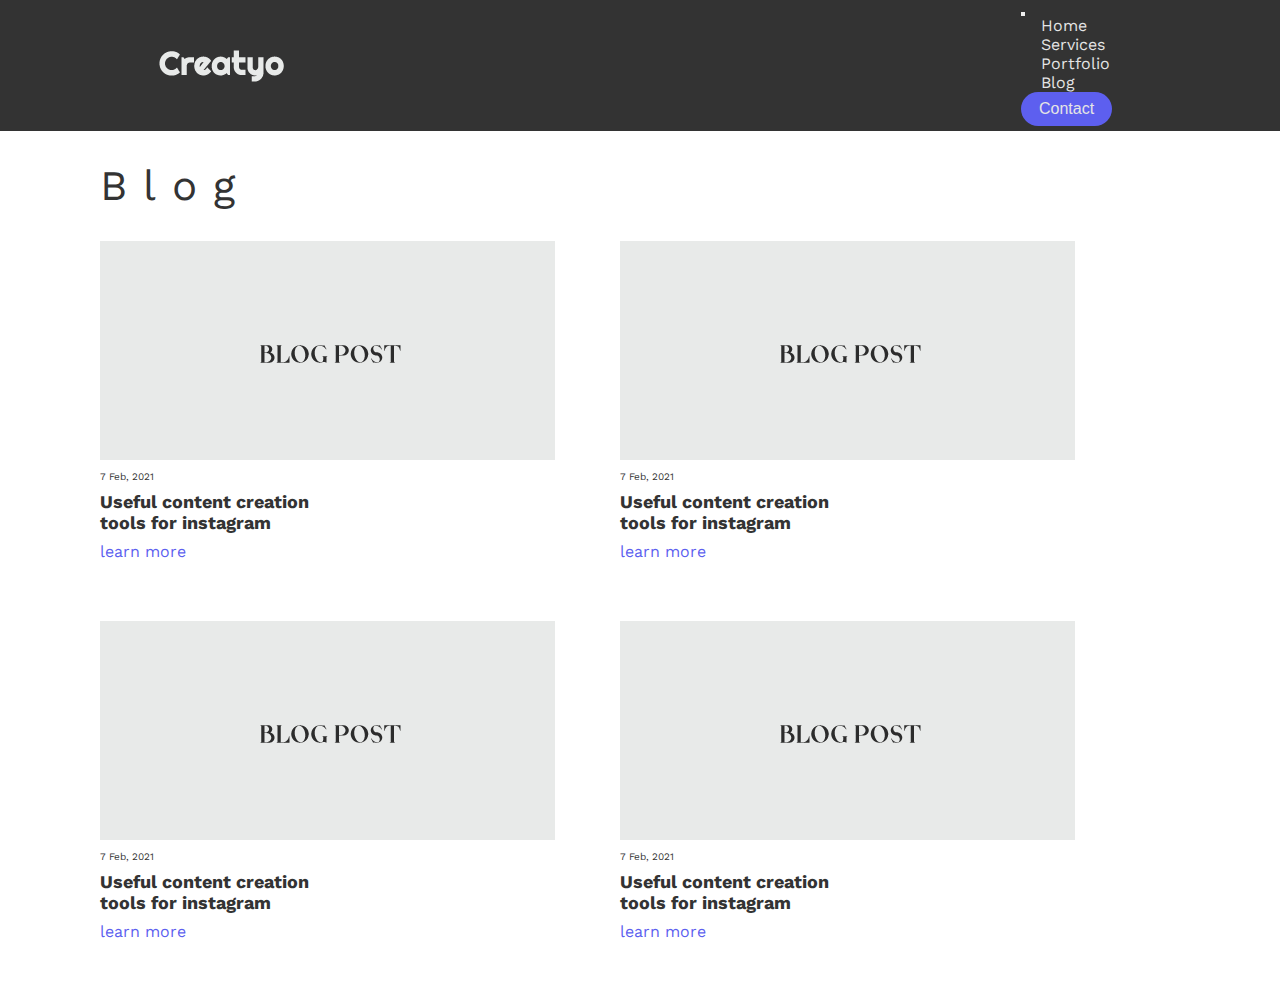
==== Pages/Blog.html @ a0f4344b "first commit" ====
<!DOCTYPE html>
<html lang="en">
<head>
    <meta charset="UTF-8">
    <meta http-equiv="X-UA-Compatible" content="IE=edge">
    <meta name="viewport" content="width=device-width, initial-scale=1.0">
    <title>Creatyo</title>

    <!-- Bootstrap -->
    <link href="https://cdn.jsdelivr.net/npm/bootstrap@5.1.3/dist/css/bootstrap.min.css" rel="stylesheet" integrity="sha384-1BmE4kWBq78iYhFldvKuhfTAU6auU8tT94WrHftjDbrCEXSU1oBoqyl2QvZ6jIW3" crossorigin="anonymous">
    <!-- CSS -->
    <link rel="stylesheet" href="../CSS/style.css">

    <meta name="keywords" content="design, strategy, branding, logo, naming, blog, social media, design tips">

    <meta name="description" content="We have many tips, information and secrets to share with you and make your company the best in its field!">

</head>

<body>


    <header>
        <a class="navbar-brand"  href="../index.html">
            <img src="../Media/Logo-creatyo.png" alt="Logo" class="logo"></a>
            
        <nav class="navbar navbar-expand-lg navbar-dark bg-dark bg-opacity-10"><!-- Opacity 10 para desactivar el background color del navbar -->
            <div class="container-fluid">
                
                
                <button class="navbar-toggler" type="button" data-bs-toggle="collapse" data-bs-target="#navbarNav" aria-controls="navbarNav" aria-expanded="false" aria-label="Toggle navigation">
                    <span class="navbar-toggler-icon"></span>
                </button>

                <div class="collapse navbar-collapse" id="navbarNav">
                
                <ul class="navbar-nav">
                    <li class="nav-item"><a class="nav-link active" aria-current="page" href="../index.html">Home</a></li>
                    <li class="nav-item"><a class="nav-link active" href="./Services.html">Services</a></li>
                    <li class="nav-item"><a class="nav-link active" href="./Portfolio.html">Portfolio</a></li>
                    <li class="nav-item"><a class="nav-link active" href="./Blog.html">Blog</a></li>
                </ul>
                <a class="cta" href="./Contact.html"><button class="menuButton">Contact</button></a>
            
                </div>
            </div>
        </nav>
                
                
    </header>


    <h1 class="blog">Blog</h1>

    <section class="blogArticles">

        <div class="firstBlog">
            <img class="firstBlogImage" src="../Media/BLOGPOST.png" alt="Blog post image">
            <h5 class="firstBlogDate">7 Feb, 2021</h5>
            <h4 class="firstBlogTitle">Useful content creation<br>
            tools for instagram</h4>
            <button class="firstBlogButton">learn more</button>
        </div>

        <div class="secondBlog">
            <img class="secondBlogImage" src="../Media/BLOGPOST.png" alt="Blog post image">
            <h5 class="secondBlogDate">7 Feb, 2021</h5>
            <h4 class="secondBlogTitle">Useful content creation<br>
            tools for instagram</h4>
            <button class="secondBlogButton">learn more</button>
        </div>

        <div class="thirdBlog">
            <img class="thirdBlogImage" src="../Media/BLOGPOST.png" alt="Blog post image">
            <h5 class="thirdBlogDate">7 Feb, 2021</h5>
            <h4 class="thirdBlogTitle">Useful content creation<br>
            tools for instagram</h4>
            <button class="thirdBlogButton">learn more</button>
        </div>

        <div class="fourthBlog">
            <img class="fourthBlogImage" src="../Media/BLOGPOST.png" alt="Blog post image">
            <h5 class="fourthBlogDate">7 Feb, 2021</h5>
            <h4 class="fourthBlogTitle">Useful content creation<br>
            tools for instagram</h4>
            <button class="fourthBlogButton">learn more</button>
        </div>

    </section>
    <br>
    <br>
    <br>
    <br>
</body>
</html>
---- CSS/style.css ----
@charset "UTF-8";
@import url("https://fonts.googleapis.com/css2?family=Work+Sans:wght@100;200;300;400;500&display=swap");
* {
  margin: 0;
  padding: 0;
  box-sizing: border-box; }

html {
  font-size: 62.5%;
  /* 1rem=10px*/ }

body {
  font-family: 'Work Sans', sans-serif; }

header {
  background-color: #333333;
  padding: 0.5rem 15rem;
  font-family: 'Work Sans', sans-serif;
  display: flex;
  flex-direction: row;
  justify-content: space-between;
  align-items: center;
  position: sticky;
  top: 0;
  width: 100%; }
  header nav {
    background-color: #333333; }
    header nav #navbarNav {
      align-items: baseline;
      /*Alinear items de nav*/ }
    header nav li {
      list-style: none;
      padding: 0px 2rem; }
      header nav li a {
        color: #E5E5E5;
        font-size: 1.6rem;
        font-weight: 400;
        text-decoration: none; }
        header nav li a:hover {
          color: #66FFCC;
          transition: all 0.3 ease 0; }

.logo {
  cursor: pointer; }

.menuButton {
  color: #E5E5E5;
  background-color: #5D5FEF;
  font-size: 1.6rem;
  font-weight: 500;
  text-decoration: none;
  border: none;
  border-radius: 2rem;
  padding: 0.8rem 1.8rem;
  text-align: center;
  display: inline-block;
  cursor: pointer; }
  .menuButton:hover {
    color: #5D5FEF;
    background-color: #66FFCC;
    font-weight: 500;
    transition: 0.3s; }

.designButton {
  background-color: #5D5FEF;
  border: none;
  color: #E5E5E5;
  padding: 0.8rem 1.2rem;
  margin: 2rem 0rem;
  text-align: center;
  text-decoration: none;
  display: inline-block;
  font-size: 1.6rem;
  font-family: 'Work Sans', sans-serif;
  border-radius: 2rem;
  width: 15rem; }
  .designButton:hover {
    color: #5D5FEF;
    background-color: #66FFCC;
    font-weight: 500;
    transition: 0.3s; }

.thisisButton {
  background-color: #5D5FEF;
  border: none;
  color: #E5E5E5;
  padding: 0.8rem 1.2rem;
  margin: 2rem 0rem;
  text-align: center;
  text-decoration: none;
  display: inline-block;
  font-size: 1.6rem;
  font-family: 'Work Sans', sans-serif;
  border-radius: 2rem;
  width: 15rem; }
  .thisisButton:hover {
    color: #5D5FEF;
    background-color: #66FFCC;
    font-weight: 500;
    transition: 0.3s; }

/* ----------Animación-------- */
h1 {
  animation-duration: 2s;
  animation-name: aparecer; }

h2 {
  animation-duration: 2s;
  animation-name: aparecer; }

@keyframes aparecer {
  0% {
    opacity: 0; }
  100% {
    opacity: 1; } }

.video {
  width: 100vw; }

main {
  background-color: #E5E5E5;
  height: 35rem;
  width: 100%;
  padding: 0rem 10rem; }
  main h1 {
    color: #333333;
    font-size: 4.2rem;
    font-weight: 400;
    letter-spacing: 1.6rem;
    line-height: 5rem;
    text-align: left;
    padding: 0rem 0rem;
    margin-top: 0; }
    main h1 .titleHighlight {
      font-weight: 500; }
  main h2 {
    color: #333333;
    font-size: 3rem;
    font-weight: 400;
    letter-spacing: 0.1rem;
    line-height: 5rem;
    text-align: left;
    padding: 0rem 0rem;
    margin-top: 0;
    padding-top: 2rem; }
    main h2 .titleHighlight {
      font-weight: 500; }

.whyDesign #whyDesignImage {
  width: 60rem;
  height: 30rem; }

.whyDesign #whyDesignText h3 {
  color: #5D5FEF;
  font-size: 2.6rem;
  line-height: 2rem; }

.whyDesign #whyDesignText p {
  font-size: 1.6rem;
  line-height: 2.5rem;
  letter-spacing: 5.5%; }

.thisis #thisisImage {
  width: 60rem;
  height: 30rem; }

.thisis #thisisText h3 {
  color: #5D5FEF;
  font-size: 2.6rem;
  line-height: 2rem; }

.thisis #thisisText p {
  font-size: 1.6rem;
  line-height: 2.5rem;
  letter-spacing: 5.5%; }

/* ------------------- Grids index ------------------*/
.whyDesign {
  display: grid;
  grid-template-columns: 1fr 1fr;
  grid-template-rows: 1fr;
  grid-template-areas: "whyDesignImage whyDesignText";
  padding: 5rem 10rem;
  align-items: start; }

#whyDesignImage {
  grid-area: whyDesignImage;
  justify-self: end; }

#whyDesignText {
  grid-area: whyDesignText;
  justify-self: start;
  padding-left: 2rem; }
  #whyDesignText p {
    padding: 2rem 0rem; }

.thisis {
  display: grid;
  grid-template-columns: 1fr 1fr;
  grid-template-rows: 1fr;
  grid-template-areas: "thisisText ThisisImage";
  padding: 5rem 10rem;
  align-items: start; }

#thisisText {
  grid-area: thisisText;
  display: flex;
  flex-direction: column;
  align-items: flex-end;
  padding-right: 2rem; }
  #thisisText p {
    padding: 2rem 0rem;
    text-align: right; }

#thisisImage {
  grid-area: ThisisImage;
  justify-self: start; }

/* footer */
footer ul {
  font-size: 1.6rem;
  text-align: center;
  font-family: 'Work Sans', sans-serif;
  background-color: #333333;
  padding: 0px 1rem;
  margin: 0px 0px;
  display: grid;
  grid-template-columns: repeat(7, 1fr);
  grid-template-rows: 1fr;
  grid-template-areas: ". services portfolio logo blog contactus .";
  align-items: center; }
  footer ul li {
    list-style: none; }
    footer ul li a {
      color: #E5E5E5;
      font-size: 1.6rem;
      font-weight: 400;
      text-decoration: none; }
      footer ul li a:hover {
        color: #66FFCC; }

#services {
  grid-area: services; }

#portfolio {
  grid-area: portfolio; }

#logotype {
  grid-area: logo; }

#blog {
  grid-area: blog; }

#contactus {
  grid-area: contactus; }

/* cierre footer */
@media only screen and (max-width: 768px) {
  header {
    padding: 0.5rem 7.5rem; }
  main {
    height: auto;
    width: 100%;
    padding-left: 10rem; }
  .whyDesign {
    display: grid;
    grid-template-columns: 1fr;
    grid-template-rows: 1fr 1fr;
    grid-template-areas: "whyDesignImage" "whyDesignText";
    padding: 0rem 0rem;
    align-items: center; }
  #whyDesignImage {
    grid-area: whyDesignImage;
    justify-self: center; }
  #whyDesignText {
    grid-area: whyDesignText;
    justify-self: left;
    padding: 1rem 10rem; }
    #whyDesignText p {
      padding: 2rem 0rem; }
  .thisis {
    display: grid;
    grid-template-columns: 1fr;
    grid-template-rows: 1fr 1fr;
    grid-template-areas: "ThisisImage" "thisisText";
    padding: 5rem 10rem;
    align-items: center; }
    .thisis p {
      padding: 2rem 0rem; }
  #thisisText {
    grid-area: thisisText;
    justify-self: center;
    padding: 1rem 0rem; }
  #thisisImage {
    grid-area: ThisisImage;
    justify-self: center; } }

@media only screen and (max-width: 426px) {
  header {
    padding: 0.5rem 6rem; }
  main {
    height: auto;
    width: 100%;
    padding: 0rem 6rem; }
    main h1 {
      font-size: 4.2rem;
      line-height: 4rem;
      letter-spacing: 1rem; }
    main h2 {
      font-size: 3rem;
      line-height: 4rem;
      letter-spacing: 0.7rem; }
  .whyDesign {
    display: grid;
    grid-template-columns: 1fr;
    grid-template-rows: 1fr 2fr;
    grid-template-areas: "whyDesignImage" "whyDesignText";
    padding: 1rem 1rem;
    align-items: center; }
    .whyDesign p {
      padding: 2rem 0rem; }
  #whyDesignImage {
    grid-area: whyDesignImage;
    justify-self: center;
    width: 90vw !important;
    height: auto !important;
    padding: 0rem 0.5rem; }
  #whyDesignText {
    grid-area: whyDesignText;
    justify-self: center;
    padding: 1rem 0.5rem; }
  .thisis {
    display: grid;
    grid-template-columns: 1fr;
    grid-template-rows: 1fr 2fr;
    grid-template-areas: "ThisisImage" "thisisText";
    padding: 1rem 1rem;
    align-items: center; }
    .thisis p {
      padding: 2rem 0rem; }
  #thisisText {
    grid-area: thisisText;
    justify-self: center;
    padding: 1rem 0.5rem; }
  #thisisImage {
    grid-area: ThisisImage;
    justify-self: center;
    width: 90vw !important;
    height: auto !important; }
  footer {
    font-size: 0.8rem; } }

@media only screen and (max-width: 768px) {
  header {
    padding: 0.5rem 7.5rem; }
  main {
    height: auto;
    width: 100%;
    padding-left: 10rem; }
  .whyDesign {
    display: grid;
    grid-template-columns: 1fr;
    grid-template-rows: 1fr 1fr;
    grid-template-areas: "whyDesignImage" "whyDesignText";
    padding: 0rem 0rem;
    align-items: center; }
  #whyDesignImage {
    grid-area: whyDesignImage;
    justify-self: center; }
  #whyDesignText {
    grid-area: whyDesignText;
    justify-self: left;
    padding: 1rem 10rem; }
    #whyDesignText p {
      padding: 2rem 0rem; }
  .thisis {
    display: grid;
    grid-template-columns: 1fr;
    grid-template-rows: 1fr 1fr;
    grid-template-areas: "ThisisImage" "thisisText";
    padding: 5rem 10rem;
    align-items: center; }
    .thisis p {
      padding: 2rem 0rem; }
  #thisisText {
    grid-area: thisisText;
    justify-self: center;
    padding: 1rem 0rem; }
  #thisisImage {
    grid-area: ThisisImage;
    justify-self: center; } }

@media only screen and (max-width: 426px) {
  header {
    padding: 0.5rem 6rem; }
  main {
    height: auto;
    width: 100%;
    padding: 0rem 6rem; }
    main h1 {
      font-size: 4.2rem;
      line-height: 4rem;
      letter-spacing: 1rem; }
    main h2 {
      font-size: 3rem;
      line-height: 4rem;
      letter-spacing: 0.7rem; }
  .whyDesign {
    display: grid;
    grid-template-columns: 1fr;
    grid-template-rows: 1fr 2fr;
    grid-template-areas: "whyDesignImage" "whyDesignText";
    padding: 1rem 1rem;
    align-items: center; }
    .whyDesign p {
      padding: 2rem 0rem; }
  #whyDesignImage {
    grid-area: whyDesignImage;
    justify-self: center;
    width: 90vw !important;
    height: auto !important;
    padding: 0rem 0.5rem; }
  #whyDesignText {
    grid-area: whyDesignText;
    justify-self: center;
    padding: 1rem 0.5rem; }
  .thisis {
    display: grid;
    grid-template-columns: 1fr;
    grid-template-rows: 1fr 2fr;
    grid-template-areas: "ThisisImage" "thisisText";
    padding: 1rem 1rem;
    align-items: center; }
    .thisis p {
      padding: 2rem 0rem; }
  #thisisText {
    grid-area: thisisText;
    justify-self: center;
    padding: 1rem 0.5rem; }
  #thisisImage {
    grid-area: ThisisImage;
    justify-self: center;
    width: 90vw !important;
    height: auto !important; }
  footer {
    font-size: 0.8rem; } }

.services {
  padding: 2rem 10rem; }
  .services h1 {
    color: #333333;
    font-size: 4.2rem;
    font-weight: 400;
    letter-spacing: 1.6rem;
    line-height: 5rem;
    text-align: left; }
  .services p {
    font-size: 1.6rem;
    line-height: 2.5rem;
    letter-spacing: 5.5%; }

.serviceTable {
  text-align: left; }
  .serviceTable th {
    padding-right: 15rem;
    font-size: 2.6rem;
    line-height: 2rem;
    padding: 0.7rem 0rem; }
  .serviceTable td {
    font-size: 1.6rem;
    line-height: 2.5rem;
    letter-spacing: 5.5%; }

.blog {
  padding: 3rem 10rem;
  color: #333333;
  font-size: 4.2rem;
  font-weight: 400;
  letter-spacing: 1.6rem;
  line-height: 5rem;
  text-align: left; }

/*----------------- Grids Blog --------------------*/
.blogArticles {
  display: grid;
  font-family: 'Work Sans', sans-serif;
  grid-template-columns: 50rem 50rem;
  grid-template-rows: 1fr 1fr;
  grid-template-areas: "first second" "third fourth";
  justify-items: start;
  padding: 0rem 0rem;
  grid-column-gap: 2rem;
  grid-row-gap: 6rem; }

.firstBlog {
  grid-area: first; }

.secondBlog {
  grid-area: second; }

.thirdBlog {
  grid-area: third; }

.fourthBlog {
  grid-area: fourth; }

/*----------------- First article Grids Blog --------------------*/
.firstBlog {
  display: grid;
  font-family: 'Work Sans', sans-serif;
  grid-template-columns: 1fr;
  grid-template-rows: 23rem 2rem 5rem 2rem;
  grid-template-areas: "image" "date" "title" "button";
  justify-items: start;
  padding: 0rem 10rem; }

.firstBlogImage {
  grid-area: image; }

.firstBlogDate {
  grid-area: date;
  font-size: 1rem;
  color: #333333;
  font-weight: normal; }

.firstBlogTitle {
  grid-area: title;
  font-size: 1.8rem;
  color: #333333; }

.firstBlogButton {
  grid-area: button;
  font-family: 'Work Sans', sans-serif;
  font-size: 1.6rem;
  color: #5D5FEF;
  border: none;
  background-color: #ffffff; }

.firstBlogButton:hover {
  font-weight: bold; }

/*----------------- Second article Grids Blog --------------------*/
.secondBlog {
  display: grid;
  font-family: 'Work Sans', sans-serif;
  grid-template-columns: 1fr;
  grid-template-rows: 23rem 2rem 5rem 2rem;
  grid-template-areas: "image" "date" "title" "button";
  justify-items: start;
  padding: 0rem 10rem; }

.secondBlogImage {
  grid-area: image; }

.secondBlogDate {
  grid-area: date;
  font-size: 1rem;
  color: #333333;
  font-weight: normal; }

.secondBlogTitle {
  grid-area: title;
  font-size: 1.8rem;
  color: #333333; }

.secondBlogButton {
  grid-area: button;
  font-family: 'Work Sans', sans-serif;
  font-size: 1.6rem;
  color: #5D5FEF;
  border: none;
  background-color: #ffffff; }

.secondBlogButton:hover {
  font-weight: bold; }

/*----------------- Third article Grids Blog --------------------*/
.thirdBlog {
  display: grid;
  font-family: 'Work Sans', sans-serif;
  grid-template-columns: 1fr;
  grid-template-rows: 23rem 2rem 5rem 2rem;
  grid-template-areas: "image" "date" "title" "button";
  justify-items: start;
  padding: 0rem 10rem; }

.thirdBlogImage {
  grid-area: image; }

.thirdBlogDate {
  grid-area: date;
  font-size: 1rem;
  color: #333333;
  font-weight: normal; }

.thirdBlogTitle {
  grid-area: title;
  font-size: 1.8rem;
  color: #333333; }

.thirdBlogButton {
  grid-area: button;
  font-family: 'Work Sans', sans-serif;
  font-size: 1.6rem;
  color: #5D5FEF;
  border: none;
  background-color: #ffffff; }

.thirdBlogButton:hover {
  font-weight: bold; }

/*----------------- fourth article Grids Blog --------------------*/
.fourthBlog {
  display: grid;
  font-family: 'Work Sans', sans-serif;
  grid-template-columns: 1fr;
  grid-template-rows: 23rem 2rem 5rem 2rem;
  grid-template-areas: "image" "date" "title" "button";
  justify-items: start;
  padding: 0rem 10rem; }

.fourthBlogImage {
  grid-area: image; }

.fourthBlogDate {
  grid-area: date;
  font-size: 1rem;
  color: #333333;
  font-weight: normal; }

.fourthBlogTitle {
  grid-area: title;
  font-size: 1.8rem;
  color: #333333; }

.fourthBlogButton {
  grid-area: button;
  font-family: 'Work Sans', sans-serif;
  font-size: 1.6rem;
  color: #5D5FEF;
  border: none;
  background-color: #ffffff; }

.fourthBlogButton:hover {
  font-weight: bold; }
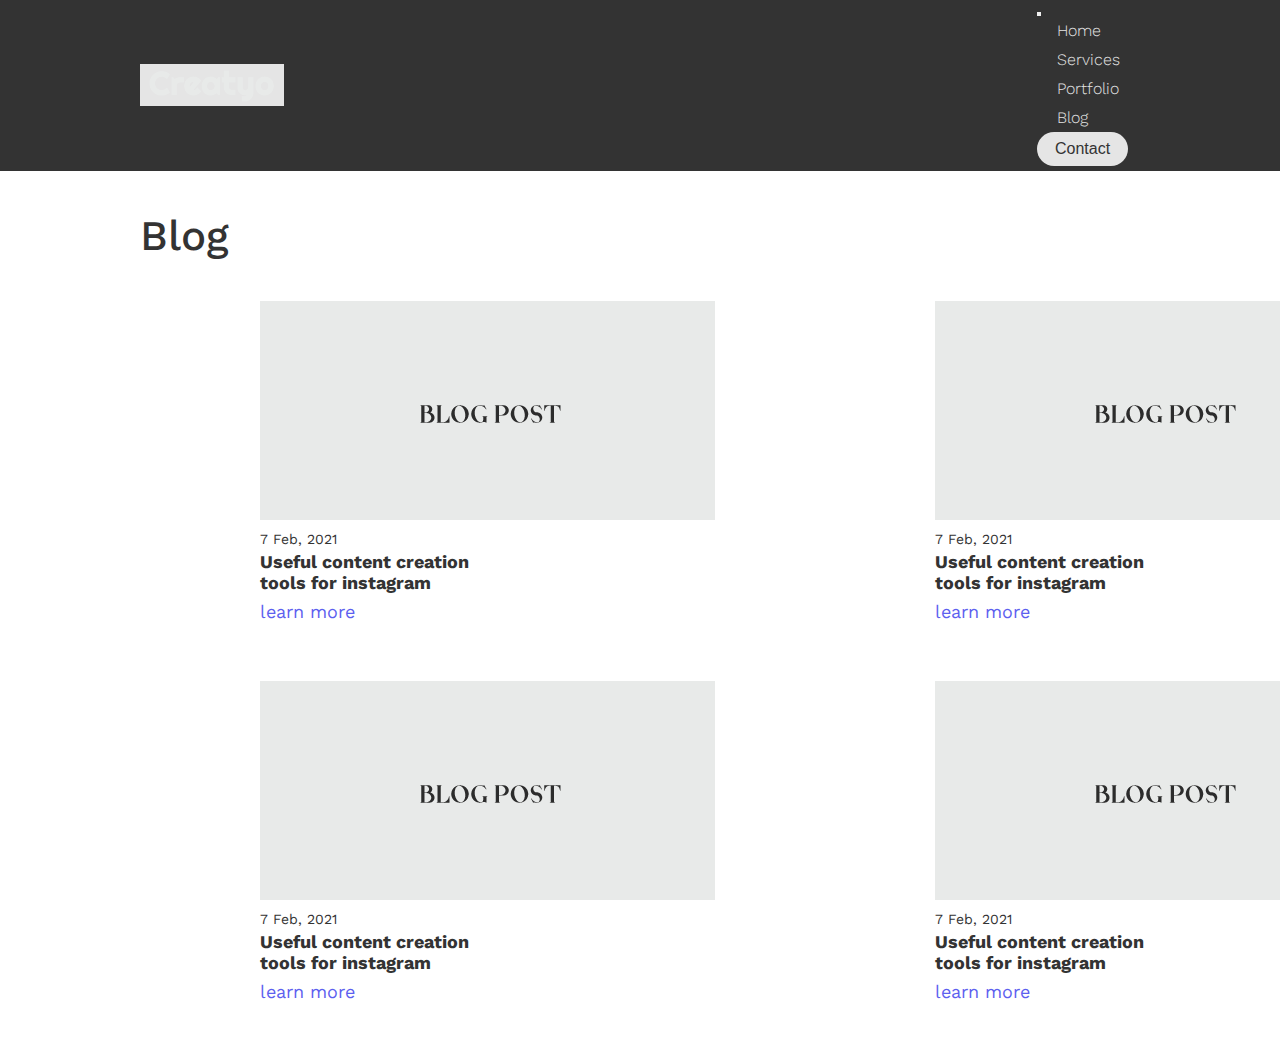
==== commit 423090dd: "index con grid" ====
--- a/Pages/Blog.html
+++ b/Pages/Blog.html
@@ -36,11 +36,11 @@
                 
                 <ul class="navbar-nav">
                     <li class="nav-item"><a class="nav-link active" aria-current="page" href="../index.html">Home</a></li>
-                    <li class="nav-item"><a class="nav-link active" href="./Services.html">Services</a></li>
-                    <li class="nav-item"><a class="nav-link active" href="./Portfolio.html">Portfolio</a></li>
-                    <li class="nav-item"><a class="nav-link active" href="./Blog.html">Blog</a></li>
+                    <li class="nav-item"><a class="nav-link active" href="../Services.html">Services</a></li>
+                    <li class="nav-item"><a class="nav-link active" href="../Portfolio.html">Portfolio</a></li>
+                    <li class="nav-item"><a class="nav-link active" href="../Blog.html">Blog</a></li>
                 </ul>
-                <a class="cta" href="./Contact.html"><button class="menuButton">Contact</button></a>
+                <a class="cta" href="../Pages/404.html"><button class="menuButton">Contact</button></a>
             
                 </div>
             </div>
@@ -54,6 +54,7 @@
 
     <section class="blogArticles">
 
+        <div></div>
         <div class="firstBlog">
             <img class="firstBlogImage" src="../Media/BLOGPOST.png" alt="Blog post image">
             <h5 class="firstBlogDate">7 Feb, 2021</h5>
@@ -69,7 +70,9 @@
             tools for instagram</h4>
             <button class="secondBlogButton">learn more</button>
         </div>
+        <div></div>
 
+        <div></div>
         <div class="thirdBlog">
             <img class="thirdBlogImage" src="../Media/BLOGPOST.png" alt="Blog post image">
             <h5 class="thirdBlogDate">7 Feb, 2021</h5>
@@ -85,11 +88,17 @@
             tools for instagram</h4>
             <button class="fourthBlogButton">learn more</button>
         </div>
+        <div></div>
 
     </section>
     <br>
     <br>
     <br>
     <br>
+
+    <!-- Bootstrap -->
+    <script src="https://cdn.jsdelivr.net/npm/@popperjs/core@2.10.2/dist/umd/popper.min.js" integrity="sha384-7+zCNj/IqJ95wo16oMtfsKbZ9ccEh31eOz1HGyDuCQ6wgnyJNSYdrPa03rtR1zdB" crossorigin="anonymous"></script>
+    <script src="https://cdn.jsdelivr.net/npm/bootstrap@5.1.3/dist/js/bootstrap.min.js" integrity="sha384-QJHtvGhmr9XOIpI6YVutG+2QOK9T+ZnN4kzFN1RtK3zEFEIsxhlmWl5/YESvpZ13" crossorigin="anonymous"></script>
+    
 </body>
 </html>--- a/CSS/style.css
+++ b/CSS/style.css
@@ -12,92 +12,61 @@
 body {
   font-family: 'Work Sans', sans-serif; }
 
-header {
-  background-color: #333333;
-  padding: 0.5rem 15rem;
-  font-family: 'Work Sans', sans-serif;
-  display: flex;
-  flex-direction: row;
-  justify-content: space-between;
-  align-items: center;
-  position: sticky;
-  top: 0;
-  width: 100%; }
-  header nav {
-    background-color: #333333; }
-    header nav #navbarNav {
-      align-items: baseline;
-      /*Alinear items de nav*/ }
-    header nav li {
-      list-style: none;
-      padding: 0px 2rem; }
-      header nav li a {
-        color: #E5E5E5;
-        font-size: 1.6rem;
-        font-weight: 400;
-        text-decoration: none; }
-        header nav li a:hover {
-          color: #66FFCC;
-          transition: all 0.3 ease 0; }
-
-.logo {
-  cursor: pointer; }
-
 .menuButton {
-  color: #E5E5E5;
-  background-color: #5D5FEF;
+  color: #333333;
+  background-color: #E5E5E5;
   font-size: 1.6rem;
-  font-weight: 500;
+  font-weight: 300;
   text-decoration: none;
   border: none;
-  border-radius: 2rem;
+  border-radius: 3rem;
   padding: 0.8rem 1.8rem;
   text-align: center;
   display: inline-block;
   cursor: pointer; }
   .menuButton:hover {
-    color: #5D5FEF;
-    background-color: #66FFCC;
-    font-weight: 500;
-    transition: 0.3s; }
+    color: #333333;
+    background-image: linear-gradient(120deg, #84fab0 0%, #8fd3f4 100%);
+    font-weight: 300;
+    transition: all 0.3 ease 0; }
 
 .designButton {
-  background-color: #5D5FEF;
+  background-color: #E5E5E5;
   border: none;
-  color: #E5E5E5;
-  padding: 0.8rem 1.2rem;
-  margin: 2rem 0rem;
+  font-weight: 300;
+  color: #333333;
+  padding: 0.8rem 1.8rem;
   text-align: center;
   text-decoration: none;
   display: inline-block;
   font-size: 1.6rem;
   font-family: 'Work Sans', sans-serif;
-  border-radius: 2rem;
-  width: 15rem; }
+  border-radius: 3rem;
+  width: 14rem; }
   .designButton:hover {
-    color: #5D5FEF;
-    background-color: #66FFCC;
-    font-weight: 500;
-    transition: 0.3s; }
+    color: #333333;
+    background-image: linear-gradient(120deg, #84fab0 0%, #8fd3f4 100%);
+    font-weight: 300;
+    transition: all 0.3 ease 0; }
 
 .thisisButton {
-  background-color: #5D5FEF;
+  background-color: #E5E5E5;
   border: none;
-  color: #E5E5E5;
-  padding: 0.8rem 1.2rem;
-  margin: 2rem 0rem;
+  font-weight: 300;
+  color: #333333;
+  padding: 0.8rem 1.8rem;
   text-align: center;
   text-decoration: none;
   display: inline-block;
   font-size: 1.6rem;
   font-family: 'Work Sans', sans-serif;
-  border-radius: 2rem;
-  width: 15rem; }
+  border-radius: 3rem;
+  width: 14rem; }
   .thisisButton:hover {
-    color: #5D5FEF;
-    background-color: #66FFCC;
-    font-weight: 500;
-    transition: 0.3s; }
+    color: #333333;
+    background-image: linear-gradient(120deg, #84fab0 0%, #8fd3f4 100%);
+    font-weight: 300;
+    transition: all 0.3 ease 0; }
 
 /* ----------Animación-------- */
 h1 {
@@ -115,64 +84,69 @@
     opacity: 1; } }
 
 .video {
-  width: 100vw; }
+  padding: 0rem 0rem; }
 
 main {
-  background-color: #E5E5E5;
-  height: 35rem;
+  background-color: #ffffff;
+  height: auto;
   width: 100%;
-  padding: 0rem 10rem; }
+  padding: 8rem 14rem; }
   main h1 {
     color: #333333;
     font-size: 4.2rem;
-    font-weight: 400;
-    letter-spacing: 1.6rem;
+    font-weight: 300;
+    letter-spacing: 0rem;
     line-height: 5rem;
     text-align: left;
-    padding: 0rem 0rem;
     margin-top: 0; }
     main h1 .titleHighlight {
       font-weight: 500; }
   main h2 {
     color: #333333;
-    font-size: 3rem;
-    font-weight: 400;
-    letter-spacing: 0.1rem;
-    line-height: 5rem;
+    font-size: 4.2rem;
+    font-weight: 300;
+    letter-spacing: 0rem;
+    line-height: 6rem;
     text-align: left;
-    padding: 0rem 0rem;
     margin-top: 0;
     padding-top: 2rem; }
     main h2 .titleHighlight {
       font-weight: 500; }
 
+.indexCards {
+  padding: 4rem 14rem; }
+
 .whyDesign #whyDesignImage {
   width: 60rem;
   height: 30rem; }
 
 .whyDesign #whyDesignText h3 {
-  color: #5D5FEF;
+  color: #333333;
   font-size: 2.6rem;
-  line-height: 2rem; }
+  line-height: 3rem; }
 
 .whyDesign #whyDesignText p {
-  font-size: 1.6rem;
+  font-size: 1.8rem;
+  color: #333333;
   line-height: 2.5rem;
-  letter-spacing: 5.5%; }
+  letter-spacing: 0rem;
+  font-weight: 400; }
 
 .thisis #thisisImage {
   width: 60rem;
   height: 30rem; }
 
 .thisis #thisisText h3 {
-  color: #5D5FEF;
+  color: #333333;
   font-size: 2.6rem;
-  line-height: 2rem; }
+  line-height: 3rem; }
 
 .thisis #thisisText p {
-  font-size: 1.6rem;
+  font-size: 1.8rem;
+  color: #333333;
   line-height: 2.5rem;
-  letter-spacing: 5.5%; }
+  letter-spacing: 0rem;
+  font-weight: 400; }
 
 /* ------------------- Grids index ------------------*/
 .whyDesign {
@@ -180,12 +154,12 @@
   grid-template-columns: 1fr 1fr;
   grid-template-rows: 1fr;
   grid-template-areas: "whyDesignImage whyDesignText";
-  padding: 5rem 10rem;
-  align-items: start; }
+  padding: 0rem 0rem;
+  align-items: center; }
 
 #whyDesignImage {
   grid-area: whyDesignImage;
-  justify-self: end; }
+  justify-self: start; }
 
 #whyDesignText {
   grid-area: whyDesignText;
@@ -199,8 +173,8 @@
   grid-template-columns: 1fr 1fr;
   grid-template-rows: 1fr;
   grid-template-areas: "thisisText ThisisImage";
-  padding: 5rem 10rem;
-  align-items: start; }
+  padding-top: 4rem;
+  align-items: center; }
 
 #thisisText {
   grid-area: thisisText;
@@ -214,277 +188,239 @@
 
 #thisisImage {
   grid-area: ThisisImage;
-  justify-self: start; }
-
-/* footer */
-footer ul {
-  font-size: 1.6rem;
-  text-align: center;
-  font-family: 'Work Sans', sans-serif;
-  background-color: #333333;
-  padding: 0px 1rem;
-  margin: 0px 0px;
-  display: grid;
-  grid-template-columns: repeat(7, 1fr);
-  grid-template-rows: 1fr;
-  grid-template-areas: ". services portfolio logo blog contactus .";
-  align-items: center; }
-  footer ul li {
-    list-style: none; }
-    footer ul li a {
-      color: #E5E5E5;
-      font-size: 1.6rem;
-      font-weight: 400;
-      text-decoration: none; }
-      footer ul li a:hover {
-        color: #66FFCC; }
-
-#services {
-  grid-area: services; }
-
-#portfolio {
-  grid-area: portfolio; }
-
-#logotype {
-  grid-area: logo; }
-
-#blog {
-  grid-area: blog; }
-
-#contactus {
-  grid-area: contactus; }
-
-/* cierre footer */
-@media only screen and (max-width: 768px) {
+  justify-self: end; }
+
+@media only screen and (max-width: 1024px) {
   header {
-    padding: 0.5rem 7.5rem; }
+    padding: 0.5rem 4rem; }
   main {
     height: auto;
     width: 100%;
-    padding-left: 10rem; }
-  .whyDesign {
-    display: grid;
-    grid-template-columns: 1fr;
-    grid-template-rows: 1fr 1fr;
-    grid-template-areas: "whyDesignImage"+    padding: 5rem 4rem; }
+  .indexCards {
+    padding: 5rem 4rem; }
+    .indexCards .whyDesign {
+      display: grid;
+      grid-template-columns: 1fr;
+      grid-template-rows: 1fr 1fr;
+      grid-template-areas: "whyDesignImage"  "whyDesignText";
-    padding: 0rem 0rem;
-    align-items: center; }
+      padding: 0rem 0rem;
+      align-items: center; }
+    .indexCards #whyDesignImage {
+      grid-area: whyDesignImage;
+      justify-self: center; }
+    .indexCards #whyDesignText {
+      grid-area: whyDesignText;
+      text-align: center;
+      justify-self: center;
+      padding: 1rem 0rem; }
+      .indexCards #whyDesignText p {
+        padding: 2rem 0rem; }
+    .indexCards .thisis {
+      display: grid;
+      grid-template-columns: 1fr;
+      grid-template-rows: 1fr 1fr;
+      grid-template-areas: "ThisisImage"+ "thisisText";
+      padding: 0rem 0rem;
+      align-items: center; }
+    .indexCards #thisisText {
+      grid-area: thisisText;
+      justify-self: center;
+      padding: 1rem 0rem;
+      text-align: center;
+      align-items: center; }
+      .indexCards #thisisText p {
+        padding: 2rem 0rem;
+        text-align: center; }
+    .indexCards #thisisImage {
+      grid-area: ThisisImage;
+      justify-self: center; }
+  footer #logotype {
+    padding-left: 4rem; }
+  footer #social {
+    padding: 0rem 4rem; }
+  .services {
+    padding: 2rem 2rem; }
+  .portfolio {
+    padding: 2rem 2rem; } }
+
+@media only screen and (max-width: 768px) {
+  header {
+    padding: 0.5rem 4rem; }
+  main {
+    height: auto;
+    width: 100%;
+    padding: 5rem 4rem; }
+  .indexCards {
+    padding: 5rem 4rem; }
+    .indexCards .whyDesign {
+      display: grid;
+      grid-template-columns: 1fr;
+      grid-template-rows: 1fr 1fr;
+      grid-template-areas: "whyDesignImage"+ "whyDesignText";
+      padding: 0rem 0rem;
+      align-items: center; }
+    .indexCards #whyDesignImage {
+      grid-area: whyDesignImage;
+      justify-self: center; }
+    .indexCards #whyDesignText {
+      grid-area: whyDesignText;
+      text-align: center;
+      justify-self: center;
+      padding: 1rem 0rem; }
+      .indexCards #whyDesignText p {
+        padding: 2rem 0rem; }
+    .indexCards .thisis {
+      display: grid;
+      grid-template-columns: 1fr;
+      grid-template-rows: 1fr 1fr;
+      grid-template-areas: "ThisisImage"+ "thisisText";
+      padding: 0rem 0rem;
+      align-items: center; }
+    .indexCards #thisisText {
+      grid-area: thisisText;
+      justify-self: center;
+      padding: 1rem 0rem;
+      text-align: center;
+      align-items: center; }
+      .indexCards #thisisText p {
+        padding: 2rem 0rem;
+        text-align: center; }
+    .indexCards #thisisImage {
+      grid-area: ThisisImage;
+      justify-self: center; }
+  footer #logotype {
+    padding-left: 4rem; }
+  footer #social {
+    padding: 0rem 4rem; }
+  .services {
+    padding: 5rem 4rem; }
+  .portfolio {
+    padding: 5rem 4rem; } }
+
+@media only screen and (max-width: 426px) {
+  header {
+    padding: 0.5rem 2rem; }
+  main {
+    height: auto;
+    width: 100%;
+    padding: 2rem 2rem; }
+    main h1 {
+      font-size: 3rem;
+      line-height: 4rem;
+      letter-spacing: 1rem; }
+    main h2 {
+      font-size: 3rem;
+      line-height: 4rem;
+      letter-spacing: 0.7rem; }
+  .indexCards {
+    padding: 2rem 2rem; }
+    .indexCards .whyDesign {
+      display: grid;
+      grid-template-columns: 1fr;
+      grid-template-rows: 0.5fr 2fr;
+      grid-template-areas: "whyDesignImage"+ "whyDesignText";
+      padding: 1rem 0rem;
+      align-items: center; }
+      .indexCards .whyDesign p {
+        padding: 2rem 0rem; }
+    .indexCards .thisis {
+      display: grid;
+      grid-template-columns: 1fr;
+      grid-template-rows: 0.5fr 2fr;
+      grid-template-areas: "ThisisImage"+ "thisisText";
+      padding: 1rem 0rem;
+      align-items: center; }
+      .indexCards .thisis p {
+        padding: 2rem 0rem; }
   #whyDesignImage {
     grid-area: whyDesignImage;
-    justify-self: center; }
+    justify-self: center;
+    width: 90vw !important;
+    height: auto !important;
+    padding: 0.5rem 0rem; }
   #whyDesignText {
     grid-area: whyDesignText;
-    justify-self: left;
-    padding: 1rem 10rem; }
-    #whyDesignText p {
-      padding: 2rem 0rem; }
-  .thisis {
-    display: grid;
-    grid-template-columns: 1fr;
-    grid-template-rows: 1fr 1fr;
-    grid-template-areas: "ThisisImage"- "thisisText";
-    padding: 5rem 10rem;
-    align-items: center; }
-    .thisis p {
-      padding: 2rem 0rem; }
+    justify-self: center;
+    padding: 0.5rem 0rem; }
   #thisisText {
     grid-area: thisisText;
     justify-self: center;
     padding: 1rem 0rem; }
   #thisisImage {
     grid-area: ThisisImage;
-    justify-self: center; } }
-
-@media only screen and (max-width: 426px) {
-  header {
-    padding: 0.5rem 6rem; }
-  main {
-    height: auto;
-    width: 100%;
-    padding: 0rem 6rem; }
-    main h1 {
-      font-size: 4.2rem;
-      line-height: 4rem;
-      letter-spacing: 1rem; }
-    main h2 {
-      font-size: 3rem;
-      line-height: 4rem;
-      letter-spacing: 0.7rem; }
-  .whyDesign {
-    display: grid;
-    grid-template-columns: 1fr;
-    grid-template-rows: 1fr 2fr;
-    grid-template-areas: "whyDesignImage"- "whyDesignText";
-    padding: 1rem 1rem;
-    align-items: center; }
-    .whyDesign p {
-      padding: 2rem 0rem; }
-  #whyDesignImage {
-    grid-area: whyDesignImage;
-    justify-self: center;
-    width: 90vw !important;
-    height: auto !important;
-    padding: 0rem 0.5rem; }
-  #whyDesignText {
-    grid-area: whyDesignText;
-    justify-self: center;
-    padding: 1rem 0.5rem; }
-  .thisis {
-    display: grid;
-    grid-template-columns: 1fr;
-    grid-template-rows: 1fr 2fr;
-    grid-template-areas: "ThisisImage"- "thisisText";
-    padding: 1rem 1rem;
-    align-items: center; }
-    .thisis p {
-      padding: 2rem 0rem; }
-  #thisisText {
-    grid-area: thisisText;
-    justify-self: center;
-    padding: 1rem 0.5rem; }
-  #thisisImage {
-    grid-area: ThisisImage;
     justify-self: center;
     width: 90vw !important;
     height: auto !important; }
   footer {
-    font-size: 0.8rem; } }
-
-@media only screen and (max-width: 768px) {
-  header {
-    padding: 0.5rem 7.5rem; }
-  main {
-    height: auto;
-    width: 100%;
-    padding-left: 10rem; }
-  .whyDesign {
+    font-size: 0.5rem; }
+    footer #logotype {
+      padding-left: 0rem; }
+    footer #social {
+      padding: 0rem 2rem; }
+    footer ul {
+      height: 10rem;
+      text-align: center;
+      font-family: 'Work Sans', sans-serif;
+      display: grid;
+      grid-template-columns: 2fr 1fr;
+      grid-template-rows: 1fr;
+      grid-template-areas: "logo social";
+      align-items: center; }
+  .portfolio .portfolioCards {
     display: grid;
     grid-template-columns: 1fr;
-    grid-template-rows: 1fr 1fr;
-    grid-template-areas: "whyDesignImage"- "whyDesignText";
-    padding: 0rem 0rem;
-    align-items: center; }
-  #whyDesignImage {
-    grid-area: whyDesignImage;
-    justify-self: center; }
-  #whyDesignText {
-    grid-area: whyDesignText;
-    justify-self: left;
-    padding: 1rem 10rem; }
-    #whyDesignText p {
-      padding: 2rem 0rem; }
-  .thisis {
-    display: grid;
-    grid-template-columns: 1fr;
-    grid-template-rows: 1fr 1fr;
-    grid-template-areas: "ThisisImage"- "thisisText";
-    padding: 5rem 10rem;
-    align-items: center; }
-    .thisis p {
-      padding: 2rem 0rem; }
-  #thisisText {
-    grid-area: thisisText;
-    justify-self: center;
-    padding: 1rem 0rem; }
-  #thisisImage {
-    grid-area: ThisisImage;
-    justify-self: center; } }
-
-@media only screen and (max-width: 426px) {
-  header {
-    padding: 0.5rem 6rem; }
-  main {
-    height: auto;
-    width: 100%;
-    padding: 0rem 6rem; }
-    main h1 {
-      font-size: 4.2rem;
-      line-height: 4rem;
-      letter-spacing: 1rem; }
-    main h2 {
-      font-size: 3rem;
-      line-height: 4rem;
-      letter-spacing: 0.7rem; }
-  .whyDesign {
-    display: grid;
-    grid-template-columns: 1fr;
-    grid-template-rows: 1fr 2fr;
-    grid-template-areas: "whyDesignImage"- "whyDesignText";
-    padding: 1rem 1rem;
-    align-items: center; }
-    .whyDesign p {
-      padding: 2rem 0rem; }
-  #whyDesignImage {
-    grid-area: whyDesignImage;
-    justify-self: center;
-    width: 90vw !important;
-    height: auto !important;
-    padding: 0rem 0.5rem; }
-  #whyDesignText {
-    grid-area: whyDesignText;
-    justify-self: center;
-    padding: 1rem 0.5rem; }
-  .thisis {
-    display: grid;
-    grid-template-columns: 1fr;
-    grid-template-rows: 1fr 2fr;
-    grid-template-areas: "ThisisImage"- "thisisText";
-    padding: 1rem 1rem;
-    align-items: center; }
-    .thisis p {
-      padding: 2rem 0rem; }
-  #thisisText {
-    grid-area: thisisText;
-    justify-self: center;
-    padding: 1rem 0.5rem; }
-  #thisisImage {
-    grid-area: ThisisImage;
-    justify-self: center;
-    width: 90vw !important;
-    height: auto !important; }
-  footer {
-    font-size: 0.8rem; } }
+    grid-template-rows: 1fr 1fr 1fr;
+    grid-template-areas: "explora"+ "designit"+ "academia"; }
+  .portfolio .explora {
+    grid-area: explora; }
+  .portfolio .designit {
+    grid-area: designit; }
+  .portfolio .academia {
+    grid-area: academia; } }
 
 .services {
-  padding: 2rem 10rem; }
+  padding: 4rem 14rem; }
   .services h1 {
     color: #333333;
     font-size: 4.2rem;
-    font-weight: 400;
-    letter-spacing: 1.6rem;
+    letter-spacing: 0rem;
     line-height: 5rem;
-    text-align: left; }
+    text-align: left;
+    font-weight: 500;
+    padding-bottom: 2rem; }
   .services p {
-    font-size: 1.6rem;
+    font-size: 1.8rem;
     line-height: 2.5rem;
-    letter-spacing: 5.5%; }
+    letter-spacing: 0rem; }
 
 .serviceTable {
   text-align: left; }
   .serviceTable th {
-    padding-right: 15rem;
-    font-size: 2.6rem;
-    line-height: 2rem;
+    font-size: 1.8rem;
+    line-height: 2.5rem;
     padding: 0.7rem 0rem; }
   .serviceTable td {
-    font-size: 1.6rem;
+    font-size: 1.8rem;
     line-height: 2.5rem;
-    letter-spacing: 5.5%; }
+    letter-spacing: 0rem; }
+  .serviceTable .serviceTableHead {
+    padding-right: 20rem; }
 
 .blog {
-  padding: 3rem 10rem;
+  padding: 4rem 14rem;
   color: #333333;
   font-size: 4.2rem;
-  font-weight: 400;
-  letter-spacing: 1.6rem;
+  font-weight: 500;
+  letter-spacing: 0rem;
   line-height: 5rem;
   text-align: left; }
 
@@ -492,12 +428,12 @@
 .blogArticles {
   display: grid;
   font-family: 'Work Sans', sans-serif;
-  grid-template-columns: 50rem 50rem;
+  grid-template-columns: 1fr 2fr 2fr 1fr;
   grid-template-rows: 1fr 1fr;
-  grid-template-areas: "first second"- "third fourth";
+  grid-template-areas: ". first second ."+ ". third fourth .";
   justify-items: start;
-  padding: 0rem 0rem;
+  padding: 0rem 14rem;
   grid-column-gap: 2rem;
   grid-row-gap: 6rem; }
 
@@ -531,7 +467,7 @@
 
 .firstBlogDate {
   grid-area: date;
-  font-size: 1rem;
+  font-size: 1.4rem;
   color: #333333;
   font-weight: normal; }
 
@@ -543,7 +479,7 @@
 .firstBlogButton {
   grid-area: button;
   font-family: 'Work Sans', sans-serif;
-  font-size: 1.6rem;
+  font-size: 1.8rem;
   color: #5D5FEF;
   border: none;
   background-color: #ffffff; }
@@ -569,7 +505,7 @@
 
 .secondBlogDate {
   grid-area: date;
-  font-size: 1rem;
+  font-size: 1.4rem;
   color: #333333;
   font-weight: normal; }
 
@@ -581,7 +517,7 @@
 .secondBlogButton {
   grid-area: button;
   font-family: 'Work Sans', sans-serif;
-  font-size: 1.6rem;
+  font-size: 1.8rem;
   color: #5D5FEF;
   border: none;
   background-color: #ffffff; }
@@ -607,7 +543,7 @@
 
 .thirdBlogDate {
   grid-area: date;
-  font-size: 1rem;
+  font-size: 1.4rem;
   color: #333333;
   font-weight: normal; }
 
@@ -619,7 +555,7 @@
 .thirdBlogButton {
   grid-area: button;
   font-family: 'Work Sans', sans-serif;
-  font-size: 1.6rem;
+  font-size: 1.8rem;
   color: #5D5FEF;
   border: none;
   background-color: #ffffff; }
@@ -645,7 +581,7 @@
 
 .fourthBlogDate {
   grid-area: date;
-  font-size: 1rem;
+  font-size: 1.4rem;
   color: #333333;
   font-weight: normal; }
 
@@ -657,10 +593,327 @@
 .fourthBlogButton {
   grid-area: button;
   font-family: 'Work Sans', sans-serif;
-  font-size: 1.6rem;
+  font-size: 1.8rem;
   color: #5D5FEF;
   border: none;
   background-color: #ffffff; }
 
 .fourthBlogButton:hover {
   font-weight: bold; }
+
+.portfolio {
+  padding: 4rem 14rem; }
+  .portfolio h1 {
+    color: #333333;
+    font-size: 4.2rem;
+    font-weight: 500;
+    letter-spacing: 0rem;
+    line-height: 5rem;
+    text-align: left;
+    padding-bottom: 2rem; }
+  .portfolio p {
+    font-size: 1.8rem;
+    line-height: 2.5rem;
+    letter-spacing: 0rem; }
+  .portfolio .portfolioCards {
+    font-family: 'Work Sans', sans-serif;
+    font-size: 1.8rem;
+    font-weight: 400;
+    letter-spacing: 0rem;
+    line-height: 2.5rem;
+    display: grid;
+    grid-template-columns: 1fr 1fr 1fr;
+    grid-template-rows: 1fr;
+    grid-template-areas: "explora designit academia"; }
+    .portfolio .portfolioCards .explora {
+      border-style: solid;
+      text-decoration: none; }
+      .portfolio .portfolioCards .explora img {
+        border-radius: 3rem; }
+  .portfolio .explora {
+    grid-area: explora; }
+  .portfolio .designit {
+    grid-area: designit; }
+  .portfolio .academia {
+    grid-area: academia; }
+
+header {
+  background-color: #333333;
+  padding: 0.5rem 14rem;
+  font-family: 'Work Sans', sans-serif;
+  display: flex;
+  flex-direction: row;
+  justify-content: space-between;
+  align-items: center;
+  position: sticky;
+  top: 0;
+  width: 100%;
+  z-index: 10;
+  /* Capas como illustrator, hace que el menu este por encima de todo */ }
+  header a .logo {
+    background-color: #E5E5E5; }
+    header a .logo:hover {
+      background-image: linear-gradient(120deg, #84fab0 0%, #8fd3f4 100%); }
+  header nav {
+    background-color: #333333; }
+    header nav li {
+      list-style: none;
+      padding: 0.5rem 2rem; }
+      header nav li a {
+        color: #E5E5E5;
+        font-size: 1.6rem;
+        font-weight: 300;
+        text-decoration: none;
+        align-items: baseline;
+        /*Alinear items de nav*/ }
+        header nav li a:hover {
+          color: #66FFCC;
+          transition: all 0.3 ease 0; }
+
+.logo {
+  cursor: pointer; }
+
+footer {
+  background-color: #333333; }
+  footer ul {
+    height: 10rem;
+    text-align: center;
+    font-family: 'Work Sans', sans-serif;
+    display: grid;
+    grid-template-columns: 1fr 1fr;
+    grid-template-rows: 1fr;
+    grid-template-areas: "logo social";
+    align-items: center; }
+    footer ul hr {
+      background-color: aquamarine; }
+    footer ul li {
+      list-style: none;
+      display: inline; }
+      footer ul li a {
+        color: #E5E5E5;
+        font-size: 1.6rem;
+        font-weight: 300;
+        text-decoration: none; }
+        footer ul li a:hover {
+          color: #66FFCC; }
+
+#logotype {
+  grid-area: logo;
+  justify-self: start;
+  padding-left: 14rem; }
+  #logotype li {
+    color: #E5E5E5;
+    font-size: 1.6rem;
+    font-weight: 300; }
+
+#social {
+  grid-area: social;
+  justify-self: end;
+  padding: 0rem 14rem;
+  color: #E5E5E5; }
+  #social #mail {
+    padding-left: 1.5rem; }
+  #social #face {
+    padding-left: 1.5rem; }
+  #social:hover {
+    color: #66FFCC; }
+
+@media only screen and (max-width: 1024px) {
+  header {
+    padding: 0.5rem 4rem; }
+  main {
+    height: auto;
+    width: 100%;
+    padding: 5rem 4rem; }
+  .indexCards {
+    padding: 5rem 4rem; }
+    .indexCards .whyDesign {
+      display: grid;
+      grid-template-columns: 1fr;
+      grid-template-rows: 1fr 1fr;
+      grid-template-areas: "whyDesignImage"+ "whyDesignText";
+      padding: 0rem 0rem;
+      align-items: center; }
+    .indexCards #whyDesignImage {
+      grid-area: whyDesignImage;
+      justify-self: center; }
+    .indexCards #whyDesignText {
+      grid-area: whyDesignText;
+      text-align: center;
+      justify-self: center;
+      padding: 1rem 0rem; }
+      .indexCards #whyDesignText p {
+        padding: 2rem 0rem; }
+    .indexCards .thisis {
+      display: grid;
+      grid-template-columns: 1fr;
+      grid-template-rows: 1fr 1fr;
+      grid-template-areas: "ThisisImage"+ "thisisText";
+      padding: 0rem 0rem;
+      align-items: center; }
+    .indexCards #thisisText {
+      grid-area: thisisText;
+      justify-self: center;
+      padding: 1rem 0rem;
+      text-align: center;
+      align-items: center; }
+      .indexCards #thisisText p {
+        padding: 2rem 0rem;
+        text-align: center; }
+    .indexCards #thisisImage {
+      grid-area: ThisisImage;
+      justify-self: center; }
+  footer #logotype {
+    padding-left: 4rem; }
+  footer #social {
+    padding: 0rem 4rem; }
+  .services {
+    padding: 2rem 2rem; }
+  .portfolio {
+    padding: 2rem 2rem; } }
+
+@media only screen and (max-width: 768px) {
+  header {
+    padding: 0.5rem 4rem; }
+  main {
+    height: auto;
+    width: 100%;
+    padding: 5rem 4rem; }
+  .indexCards {
+    padding: 5rem 4rem; }
+    .indexCards .whyDesign {
+      display: grid;
+      grid-template-columns: 1fr;
+      grid-template-rows: 1fr 1fr;
+      grid-template-areas: "whyDesignImage"+ "whyDesignText";
+      padding: 0rem 0rem;
+      align-items: center; }
+    .indexCards #whyDesignImage {
+      grid-area: whyDesignImage;
+      justify-self: center; }
+    .indexCards #whyDesignText {
+      grid-area: whyDesignText;
+      text-align: center;
+      justify-self: center;
+      padding: 1rem 0rem; }
+      .indexCards #whyDesignText p {
+        padding: 2rem 0rem; }
+    .indexCards .thisis {
+      display: grid;
+      grid-template-columns: 1fr;
+      grid-template-rows: 1fr 1fr;
+      grid-template-areas: "ThisisImage"+ "thisisText";
+      padding: 0rem 0rem;
+      align-items: center; }
+    .indexCards #thisisText {
+      grid-area: thisisText;
+      justify-self: center;
+      padding: 1rem 0rem;
+      text-align: center;
+      align-items: center; }
+      .indexCards #thisisText p {
+        padding: 2rem 0rem;
+        text-align: center; }
+    .indexCards #thisisImage {
+      grid-area: ThisisImage;
+      justify-self: center; }
+  footer #logotype {
+    padding-left: 4rem; }
+  footer #social {
+    padding: 0rem 4rem; }
+  .services {
+    padding: 5rem 4rem; }
+  .portfolio {
+    padding: 5rem 4rem; } }
+
+@media only screen and (max-width: 426px) {
+  header {
+    padding: 0.5rem 2rem; }
+  main {
+    height: auto;
+    width: 100%;
+    padding: 2rem 2rem; }
+    main h1 {
+      font-size: 3rem;
+      line-height: 4rem;
+      letter-spacing: 1rem; }
+    main h2 {
+      font-size: 3rem;
+      line-height: 4rem;
+      letter-spacing: 0.7rem; }
+  .indexCards {
+    padding: 2rem 2rem; }
+    .indexCards .whyDesign {
+      display: grid;
+      grid-template-columns: 1fr;
+      grid-template-rows: 0.5fr 2fr;
+      grid-template-areas: "whyDesignImage"+ "whyDesignText";
+      padding: 1rem 0rem;
+      align-items: center; }
+      .indexCards .whyDesign p {
+        padding: 2rem 0rem; }
+    .indexCards .thisis {
+      display: grid;
+      grid-template-columns: 1fr;
+      grid-template-rows: 0.5fr 2fr;
+      grid-template-areas: "ThisisImage"+ "thisisText";
+      padding: 1rem 0rem;
+      align-items: center; }
+      .indexCards .thisis p {
+        padding: 2rem 0rem; }
+  #whyDesignImage {
+    grid-area: whyDesignImage;
+    justify-self: center;
+    width: 90vw !important;
+    height: auto !important;
+    padding: 0.5rem 0rem; }
+  #whyDesignText {
+    grid-area: whyDesignText;
+    justify-self: center;
+    padding: 0.5rem 0rem; }
+  #thisisText {
+    grid-area: thisisText;
+    justify-self: center;
+    padding: 1rem 0rem; }
+  #thisisImage {
+    grid-area: ThisisImage;
+    justify-self: center;
+    width: 90vw !important;
+    height: auto !important; }
+  footer {
+    font-size: 0.5rem; }
+    footer #logotype {
+      padding-left: 0rem; }
+    footer #social {
+      padding: 0rem 2rem; }
+    footer ul {
+      height: 10rem;
+      text-align: center;
+      font-family: 'Work Sans', sans-serif;
+      display: grid;
+      grid-template-columns: 2fr 1fr;
+      grid-template-rows: 1fr;
+      grid-template-areas: "logo social";
+      align-items: center; }
+  .portfolio .portfolioCards {
+    display: grid;
+    grid-template-columns: 1fr;
+    grid-template-rows: 1fr 1fr 1fr;
+    grid-template-areas: "explora"+ "designit"+ "academia"; }
+  .portfolio .explora {
+    grid-area: explora; }
+  .portfolio .designit {
+    grid-area: designit; }
+  .portfolio .academia {
+    grid-area: academia; } }
+
+.error {
+  width: 100vw; }
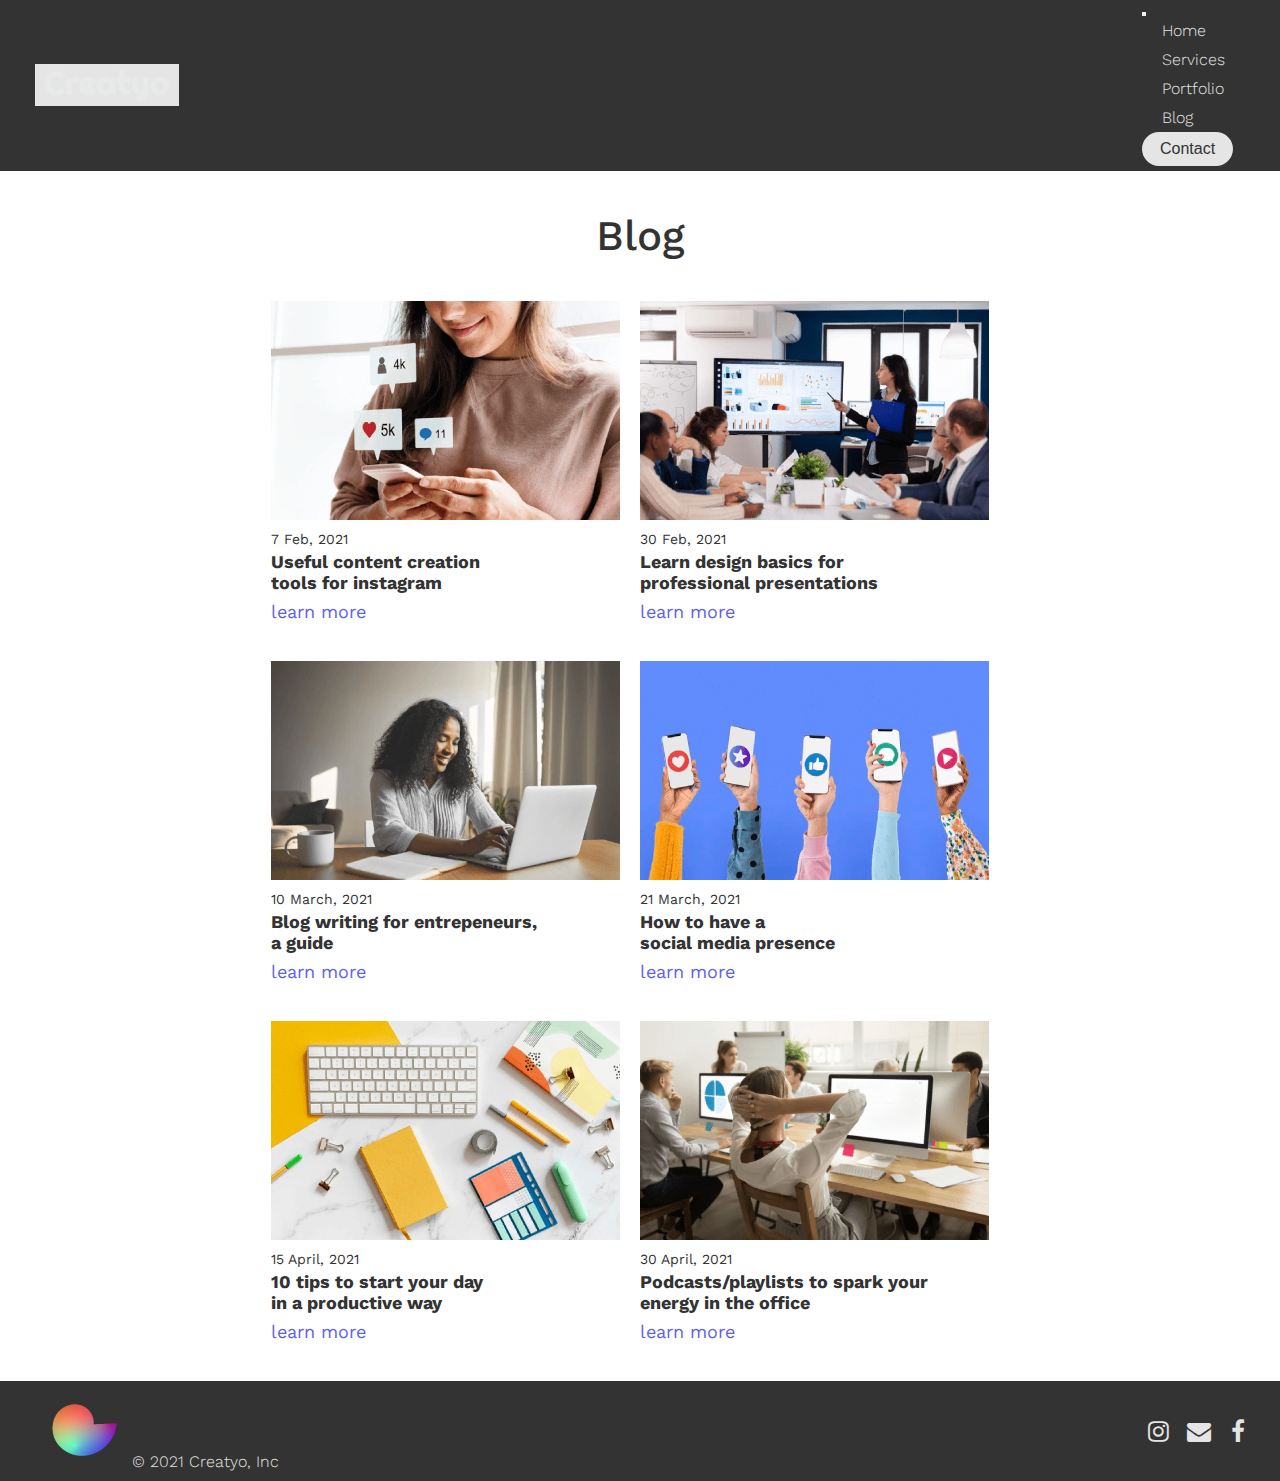
==== commit 9b3b497e: "entrega coder" ====
--- a/Pages/Blog.html
+++ b/Pages/Blog.html
@@ -4,7 +4,7 @@
     <meta charset="UTF-8">
     <meta http-equiv="X-UA-Compatible" content="IE=edge">
     <meta name="viewport" content="width=device-width, initial-scale=1.0">
-    <title>Creatyo</title>
+    <title>Blog -Creatyo-</title>
 
     <!-- Bootstrap -->
     <link href="https://cdn.jsdelivr.net/npm/bootstrap@5.1.3/dist/css/bootstrap.min.css" rel="stylesheet" integrity="sha384-1BmE4kWBq78iYhFldvKuhfTAU6auU8tT94WrHftjDbrCEXSU1oBoqyl2QvZ6jIW3" crossorigin="anonymous">
@@ -35,12 +35,13 @@
                 <div class="collapse navbar-collapse" id="navbarNav">
                 
                 <ul class="navbar-nav">
-                    <li class="nav-item"><a class="nav-link active" aria-current="page" href="../index.html">Home</a></li>
-                    <li class="nav-item"><a class="nav-link active" href="../Services.html">Services</a></li>
-                    <li class="nav-item"><a class="nav-link active" href="../Portfolio.html">Portfolio</a></li>
-                    <li class="nav-item"><a class="nav-link active" href="../Blog.html">Blog</a></li>
+                    <li class="nav-item"><a  href="../index.html">Home</a></li>
+                    <li class="nav-item"><a  href="../Pages/Services.html">Services</a></li>
+                    <li class="nav-item"><a  href="../Pages/Portfolio.html">Portfolio</a></li>
+                    <li class="nav-item"><a  href="../Pages/Blog.html">Blog</a></li>
                 </ul>
-                <a class="cta" href="../Pages/404.html"><button class="menuButton">Contact</button></a>
+                <a class="cta" href="../Pages/Contact.html"><button class="menuButton">Contact</button></a>
+                
             
                 </div>
             </div>
@@ -54,51 +55,97 @@
 
     <section class="blogArticles">
 
-        <div></div>
-        <div class="firstBlog">
-            <img class="firstBlogImage" src="../Media/BLOGPOST.png" alt="Blog post image">
-            <h5 class="firstBlogDate">7 Feb, 2021</h5>
-            <h4 class="firstBlogTitle">Useful content creation<br>
+        <div class="Blog">
+            <img class="BlogImage" src="../Media/instagram-post-min.png" alt="Blog post image">
+            <h5 class="BlogDate">7 Feb, 2021</h5>
+            <h4 class="BlogTitle">Useful content creation<br>
             tools for instagram</h4>
-            <button class="firstBlogButton">learn more</button>
+            <a href="./404.html"><button class="BlogButton">learn more</button></a>
         </div>
 
-        <div class="secondBlog">
-            <img class="secondBlogImage" src="../Media/BLOGPOST.png" alt="Blog post image">
-            <h5 class="secondBlogDate">7 Feb, 2021</h5>
-            <h4 class="secondBlogTitle">Useful content creation<br>
-            tools for instagram</h4>
-            <button class="secondBlogButton">learn more</button>
-        </div>
-        <div></div>
-
-        <div></div>
-        <div class="thirdBlog">
-            <img class="thirdBlogImage" src="../Media/BLOGPOST.png" alt="Blog post image">
-            <h5 class="thirdBlogDate">7 Feb, 2021</h5>
-            <h4 class="thirdBlogTitle">Useful content creation<br>
-            tools for instagram</h4>
-            <button class="thirdBlogButton">learn more</button>
+        <div class="Blog">
+            <img class="BlogImage" src="../Media/presentation-post-min.png" alt="Blog post image">
+            <h5 class="BlogDate">30 Feb, 2021</h5>
+            <h4 class="BlogTitle">Learn design basics for <br>professional presentations</h4>
+            <a href="./404.html"><button class="BlogButton">learn more</button></a>
         </div>
 
-        <div class="fourthBlog">
-            <img class="fourthBlogImage" src="../Media/BLOGPOST.png" alt="Blog post image">
-            <h5 class="fourthBlogDate">7 Feb, 2021</h5>
-            <h4 class="fourthBlogTitle">Useful content creation<br>
-            tools for instagram</h4>
-            <button class="fourthBlogButton">learn more</button>
+
+
+        <div class="Blog">
+            <img class="BlogImage" src="../Media/writing-post-min.png" alt="Blog post image">
+            <h5 class="BlogDate">10 March, 2021</h5>
+            <h4 class="BlogTitle">Blog writing for entrepeneurs,<br> a guide</h4>
+            <a href="./404.html"><button class="BlogButton">learn more</button></a>
         </div>
-        <div></div>
 
+        <div class="Blog">
+            <img class="BlogImage" src="../Media/social-media-presence-post-min.png" alt="Blog post image">
+            <h5 class="BlogDate">21 March, 2021</h5>
+            <h4 class="BlogTitle">How to have a<br>
+            social media presence</h4>
+            <a href="./404.html"><button class="BlogButton">learn more</button></a>
+        </div>
+
+        <div class="Blog">
+            <img class="BlogImage" src="../Media/productivity-post-min.png" alt="Blog post image">
+            <h5 class="BlogDate">15 April, 2021</h5>
+            <h4 class="BlogTitle">10 tips to start your day<br> in a productive way</h4>
+            <a href="./404.html"><button class="BlogButton">learn more</button></a>
+        </div>
+
+        <div class="Blog">
+            <img class="BlogImage" src="../Media/energy-post-min.png" alt="Blog post image">
+            <h5 class="BlogDate">30 April, 2021</h5>
+            <h4 class="BlogTitle">Podcasts/playlists to spark your<br> energy in the office</h4>
+            <a href="./404.html"><button class="BlogButton">learn more</button></a>
+        </div>
     </section>
-    <br>
-    <br>
-    <br>
-    <br>
+
+    <footer>
+        <ul id="footer">
+            <div>
+                <li>
+                    
+                </li>
+            </div>
+
+            <div id="logotype">
+                <li>
+                    <img src="../Media/logotype.png" alt="logotype">© 2021 Creatyo, Inc
+                </li>
+            </div>
+
+            <div>
+                <li>
+                    
+                </li>
+            </div>
+
+
+            <div id="social">
+
+                    <li><a id="insta" href="#"><i class="fa fa-instagram insta" style="font-size:24px"></i></a></li>
+
+                
+                <li><a id="mail" href="#">
+                    <i class="fa fa-envelope mail" style="font-size:24px"></i>
+                </a></li>
+                <li><a id="face" href="#">
+                    <i class="fa fa-facebook face" style="font-size:24px"></i>
+                </a></li>
+                <li></li>
+            </div>
+        </ul> 
+    </footer>
 
     <!-- Bootstrap -->
     <script src="https://cdn.jsdelivr.net/npm/@popperjs/core@2.10.2/dist/umd/popper.min.js" integrity="sha384-7+zCNj/IqJ95wo16oMtfsKbZ9ccEh31eOz1HGyDuCQ6wgnyJNSYdrPa03rtR1zdB" crossorigin="anonymous"></script>
     <script src="https://cdn.jsdelivr.net/npm/bootstrap@5.1.3/dist/js/bootstrap.min.js" integrity="sha384-QJHtvGhmr9XOIpI6YVutG+2QOK9T+ZnN4kzFN1RtK3zEFEIsxhlmWl5/YESvpZ13" crossorigin="anonymous"></script>
-    
+    <!-- CSS -->
+    <link rel="stylesheet" href="./CSS/style.css">
+
+    <link rel="stylesheet" href="https://cdnjs.cloudflare.com/ajax/libs/font-awesome/4.7.0/css/font-awesome.min.css">
+
 </body>
 </html>--- a/CSS/style.css
+++ b/CSS/style.css
@@ -30,7 +30,7 @@
     font-weight: 300;
     transition: all 0.3 ease 0; }
 
-.designButton {
+.contactButton {
   background-color: #E5E5E5;
   border: none;
   font-weight: 300;
@@ -43,7 +43,7 @@
   font-family: 'Work Sans', sans-serif;
   border-radius: 3rem;
   width: 14rem; }
-  .designButton:hover {
+  .contactButton:hover {
     color: #333333;
     background-image: linear-gradient(120deg, #84fab0 0%, #8fd3f4 100%);
     font-weight: 300;
@@ -90,7 +90,7 @@
   background-color: #ffffff;
   height: auto;
   width: 100%;
-  padding: 8rem 14rem; }
+  padding: 12rem 3.5rem; }
   main h1 {
     color: #333333;
     font-size: 4.2rem;
@@ -113,82 +113,47 @@
     main h2 .titleHighlight {
       font-weight: 500; }
 
-.indexCards {
-  padding: 4rem 14rem; }
-
-.whyDesign #whyDesignImage {
-  width: 60rem;
-  height: 30rem; }
-
-.whyDesign #whyDesignText h3 {
+.designWorks {
+  padding-top: 4rem;
+  padding-bottom: 4rem;
+  padding-left: 3.5rem;
+  padding-right: 0rem;
+  position: relative; }
+
+.right {
+  padding-left: 30%;
+  display: flex;
   color: #333333;
-  font-size: 2.6rem;
-  line-height: 3rem; }
-
-.whyDesign #whyDesignText p {
   font-size: 1.8rem;
+  text-align: left;
+  padding-top: 0rem;
+  justify-content: end; }
+
+#sticky-div {
+  position: sticky;
+  width: 30%;
+  top: 10rem;
   color: #333333;
-  line-height: 2.5rem;
+  font-size: 3.5rem;
+  font-weight: 500;
   letter-spacing: 0rem;
-  font-weight: 400; }
-
-.thisis #thisisImage {
-  width: 60rem;
-  height: 30rem; }
-
-.thisis #thisisText h3 {
+  line-height: 6rem;
+  text-align: left;
+  text-decoration: underline; }
+
+#sticky-div2 {
+  position: sticky;
+  width: 27%;
+  top: 10rem;
   color: #333333;
-  font-size: 2.6rem;
-  line-height: 3rem; }
-
-.thisis #thisisText p {
-  font-size: 1.8rem;
-  color: #333333;
-  line-height: 2.5rem;
+  background-color: #ffffff;
+  font-size: 3.5rem;
+  font-weight: 500;
   letter-spacing: 0rem;
-  font-weight: 400; }
-
-/* ------------------- Grids index ------------------*/
-.whyDesign {
-  display: grid;
-  grid-template-columns: 1fr 1fr;
-  grid-template-rows: 1fr;
-  grid-template-areas: "whyDesignImage whyDesignText";
-  padding: 0rem 0rem;
-  align-items: center; }
-
-#whyDesignImage {
-  grid-area: whyDesignImage;
-  justify-self: start; }
-
-#whyDesignText {
-  grid-area: whyDesignText;
-  justify-self: start;
-  padding-left: 2rem; }
-  #whyDesignText p {
-    padding: 2rem 0rem; }
-
-.thisis {
-  display: grid;
-  grid-template-columns: 1fr 1fr;
-  grid-template-rows: 1fr;
-  grid-template-areas: "thisisText ThisisImage";
-  padding-top: 4rem;
-  align-items: center; }
-
-#thisisText {
-  grid-area: thisisText;
-  display: flex;
-  flex-direction: column;
-  align-items: flex-end;
-  padding-right: 2rem; }
-  #thisisText p {
-    padding: 2rem 0rem;
-    text-align: right; }
-
-#thisisImage {
-  grid-area: ThisisImage;
-  justify-self: end; }
+  line-height: 6rem;
+  text-align: left;
+  text-decoration: underline;
+  z-index: 9; }
 
 @media only screen and (max-width: 1024px) {
   header {
@@ -197,46 +162,18 @@
     height: auto;
     width: 100%;
     padding: 5rem 4rem; }
-  .indexCards {
-    padding: 5rem 4rem; }
-    .indexCards .whyDesign {
-      display: grid;
-      grid-template-columns: 1fr;
-      grid-template-rows: 1fr 1fr;
-      grid-template-areas: "whyDesignImage"- "whyDesignText";
-      padding: 0rem 0rem;
-      align-items: center; }
-    .indexCards #whyDesignImage {
-      grid-area: whyDesignImage;
-      justify-self: center; }
-    .indexCards #whyDesignText {
-      grid-area: whyDesignText;
-      text-align: center;
-      justify-self: center;
-      padding: 1rem 0rem; }
-      .indexCards #whyDesignText p {
-        padding: 2rem 0rem; }
-    .indexCards .thisis {
-      display: grid;
-      grid-template-columns: 1fr;
-      grid-template-rows: 1fr 1fr;
-      grid-template-areas: "ThisisImage"- "thisisText";
-      padding: 0rem 0rem;
-      align-items: center; }
-    .indexCards #thisisText {
-      grid-area: thisisText;
-      justify-self: center;
-      padding: 1rem 0rem;
-      text-align: center;
-      align-items: center; }
-      .indexCards #thisisText p {
-        padding: 2rem 0rem;
-        text-align: center; }
-    .indexCards #thisisImage {
-      grid-area: ThisisImage;
-      justify-self: center; }
+  .designWorks {
+    padding: 5rem 4rem;
+    position: relative; }
+    .designWorks .right {
+      width: 100%;
+      color: #333333;
+      font-size: 1.8rem;
+      text-align: left;
+      padding-top: 2rem;
+      justify-self: center; }
+      .designWorks .right img {
+        width: 100%; }
   footer #logotype {
     padding-left: 4rem; }
   footer #social {
@@ -253,46 +190,18 @@
     height: auto;
     width: 100%;
     padding: 5rem 4rem; }
-  .indexCards {
-    padding: 5rem 4rem; }
-    .indexCards .whyDesign {
-      display: grid;
-      grid-template-columns: 1fr;
-      grid-template-rows: 1fr 1fr;
-      grid-template-areas: "whyDesignImage"- "whyDesignText";
-      padding: 0rem 0rem;
-      align-items: center; }
-    .indexCards #whyDesignImage {
-      grid-area: whyDesignImage;
-      justify-self: center; }
-    .indexCards #whyDesignText {
-      grid-area: whyDesignText;
-      text-align: center;
-      justify-self: center;
-      padding: 1rem 0rem; }
-      .indexCards #whyDesignText p {
-        padding: 2rem 0rem; }
-    .indexCards .thisis {
-      display: grid;
-      grid-template-columns: 1fr;
-      grid-template-rows: 1fr 1fr;
-      grid-template-areas: "ThisisImage"- "thisisText";
-      padding: 0rem 0rem;
-      align-items: center; }
-    .indexCards #thisisText {
-      grid-area: thisisText;
-      justify-self: center;
-      padding: 1rem 0rem;
-      text-align: center;
-      align-items: center; }
-      .indexCards #thisisText p {
-        padding: 2rem 0rem;
-        text-align: center; }
-    .indexCards #thisisImage {
-      grid-area: ThisisImage;
-      justify-self: center; }
+  .designWorks {
+    padding: 5rem 4rem;
+    position: relative; }
+    .designWorks .right {
+      width: 100%;
+      color: #333333;
+      font-size: 1.8rem;
+      text-align: left;
+      padding-top: 2rem;
+      justify-self: center; }
+      .designWorks .right img {
+        width: 100%; }
   footer #logotype {
     padding-left: 4rem; }
   footer #social {
@@ -308,87 +217,76 @@
   main {
     height: auto;
     width: 100%;
-    padding: 2rem 2rem; }
+    padding: 6rem 2rem; }
     main h1 {
-      font-size: 3rem;
-      line-height: 4rem;
-      letter-spacing: 1rem; }
+      font-size: 4.2rem;
+      line-height: 5rem;
+      letter-spacing: 0rem; }
     main h2 {
       font-size: 3rem;
       line-height: 4rem;
-      letter-spacing: 0.7rem; }
-  .indexCards {
-    padding: 2rem 2rem; }
-    .indexCards .whyDesign {
-      display: grid;
-      grid-template-columns: 1fr;
-      grid-template-rows: 0.5fr 2fr;
-      grid-template-areas: "whyDesignImage"- "whyDesignText";
-      padding: 1rem 0rem;
-      align-items: center; }
-      .indexCards .whyDesign p {
-        padding: 2rem 0rem; }
-    .indexCards .thisis {
-      display: grid;
-      grid-template-columns: 1fr;
-      grid-template-rows: 0.5fr 2fr;
-      grid-template-areas: "ThisisImage"- "thisisText";
-      padding: 1rem 0rem;
-      align-items: center; }
-      .indexCards .thisis p {
-        padding: 2rem 0rem; }
-  #whyDesignImage {
-    grid-area: whyDesignImage;
-    justify-self: center;
-    width: 90vw !important;
-    height: auto !important;
-    padding: 0.5rem 0rem; }
-  #whyDesignText {
-    grid-area: whyDesignText;
-    justify-self: center;
-    padding: 0.5rem 0rem; }
-  #thisisText {
-    grid-area: thisisText;
-    justify-self: center;
-    padding: 1rem 0rem; }
-  #thisisImage {
-    grid-area: ThisisImage;
-    justify-self: center;
-    width: 90vw !important;
-    height: auto !important; }
+      letter-spacing: 0rem; }
+  .designWorks {
+    padding: 2rem;
+    padding-left: 2rem;
+    padding-right: 0rem;
+    position: relative; }
+    .designWorks .right {
+      width: 100%;
+      padding-left: 0rem;
+      padding-right: 0rem;
+      color: #333333;
+      font-size: 1.8rem;
+      text-align: left;
+      padding-top: 0rem;
+      justify-content: center; }
+      .designWorks .right img {
+        width: 100%;
+        padding-top: 0rem; }
+    .designWorks #sticky-div {
+      position: absolute;
+      width: 90%;
+      top: -4rem; }
+    .designWorks #sticky-div2 {
+      position: relative;
+      width: 100%;
+      top: 0rem; }
   footer {
     font-size: 0.5rem; }
     footer #logotype {
-      padding-left: 0rem; }
+      padding-left: 0rem;
+      justify-self: center; }
     footer #social {
-      padding: 0rem 2rem; }
+      padding: 0rem 0rem;
+      justify-self: center; }
     footer ul {
       height: 10rem;
       text-align: center;
       font-family: 'Work Sans', sans-serif;
       display: grid;
-      grid-template-columns: 2fr 1fr;
-      grid-template-rows: 1fr;
-      grid-template-areas: "logo social";
+      grid-template-columns: 1fr;
+      grid-template-rows: 1fr 1fr;
+      grid-template-areas: "logo"+ "social";
       align-items: center; }
-  .portfolio .portfolioCards {
-    display: grid;
-    grid-template-columns: 1fr;
-    grid-template-rows: 1fr 1fr 1fr;
-    grid-template-areas: "explora"- "designit"- "academia"; }
-  .portfolio .explora {
-    grid-area: explora; }
-  .portfolio .designit {
-    grid-area: designit; }
-  .portfolio .academia {
-    grid-area: academia; } }
+  .portfolio {
+    padding: 2rem 0rem; }
+    .portfolio h1 {
+      text-align: left;
+      padding: 0rem 3.5rem; }
+    .portfolio .portfolioCards {
+      margin: 10px 0px; }
+      .portfolio .portfolioCards .polaroid {
+        width: 400px;
+        height: auto; }
+  .blogArticles .Blog {
+    padding-left: 2rem;
+    grid-template-rows: 20rem 2rem 5rem 2rem; }
+    .blogArticles .Blog .BlogImage {
+      width: 100%; } }
 
 .services {
-  padding: 4rem 14rem; }
+  padding: 4rem 3.5rem; }
   .services h1 {
     color: #333333;
     font-size: 4.2rem;
@@ -396,7 +294,8 @@
     line-height: 5rem;
     text-align: left;
     font-weight: 500;
-    padding-bottom: 2rem; }
+    padding-bottom: 2rem;
+    text-align: center; }
   .services p {
     font-size: 1.8rem;
     line-height: 2.5rem;
@@ -407,7 +306,8 @@
   .serviceTable th {
     font-size: 1.8rem;
     line-height: 2.5rem;
-    padding: 0.7rem 0rem; }
+    padding: 0.7rem 0rem;
+    font-weight: 800; }
   .serviceTable td {
     font-size: 1.8rem;
     line-height: 2.5rem;
@@ -416,41 +316,27 @@
     padding-right: 20rem; }
 
 .blog {
-  padding: 4rem 14rem;
+  padding: 4rem 3.5rem;
   color: #333333;
   font-size: 4.2rem;
   font-weight: 500;
   letter-spacing: 0rem;
   line-height: 5rem;
-  text-align: left; }
-
-/*----------------- Grids Blog --------------------*/
+  text-align: center; }
+
+/*----------------- flex Blog --------------------*/
 .blogArticles {
   display: grid;
   font-family: 'Work Sans', sans-serif;
-  grid-template-columns: 1fr 2fr 2fr 1fr;
-  grid-template-rows: 1fr 1fr;
-  grid-template-areas: ". first second ."- ". third fourth .";
-  justify-items: start;
-  padding: 0rem 14rem;
-  grid-column-gap: 2rem;
-  grid-row-gap: 6rem; }
-
-.firstBlog {
-  grid-area: first; }
-
-.secondBlog {
-  grid-area: second; }
-
-.thirdBlog {
-  grid-area: third; }
-
-.fourthBlog {
-  grid-area: fourth; }
+  display: flex;
+  flex-direction: row;
+  flex-wrap: wrap;
+  justify-content: center;
+  padding: 0rem 3.5rem;
+  margin: 0rem 6rem; }
 
 /*----------------- First article Grids Blog --------------------*/
-.firstBlog {
+.Blog {
   display: grid;
   font-family: 'Work Sans', sans-serif;
   grid-template-columns: 1fr;
@@ -460,156 +346,174 @@
  "title"  "button";
   justify-items: start;
-  padding: 0rem 10rem; }
-
-.firstBlogImage {
+  padding-top: 0rem;
+  padding-right: 2rem;
+  padding-bottom: 4rem;
+  padding-left: 0rem; }
+
+.BlogImage {
   grid-area: image; }
 
-.firstBlogDate {
+.BlogDate {
   grid-area: date;
   font-size: 1.4rem;
   color: #333333;
   font-weight: normal; }
 
-.firstBlogTitle {
+.BlogTitle {
   grid-area: title;
   font-size: 1.8rem;
   color: #333333; }
 
-.firstBlogButton {
+.BlogButton {
   grid-area: button;
   font-family: 'Work Sans', sans-serif;
   font-size: 1.8rem;
   color: #5D5FEF;
   border: none;
   background-color: #ffffff; }
-
-.firstBlogButton:hover {
-  font-weight: bold; }
-
-/*----------------- Second article Grids Blog --------------------*/
-.secondBlog {
-  display: grid;
-  font-family: 'Work Sans', sans-serif;
-  grid-template-columns: 1fr;
-  grid-template-rows: 23rem 2rem 5rem 2rem;
-  grid-template-areas: "image"- "date"- "title"- "button";
-  justify-items: start;
-  padding: 0rem 10rem; }
-
-.secondBlogImage {
-  grid-area: image; }
-
-.secondBlogDate {
-  grid-area: date;
-  font-size: 1.4rem;
-  color: #333333;
-  font-weight: normal; }
-
-.secondBlogTitle {
-  grid-area: title;
-  font-size: 1.8rem;
-  color: #333333; }
-
-.secondBlogButton {
-  grid-area: button;
-  font-family: 'Work Sans', sans-serif;
-  font-size: 1.8rem;
-  color: #5D5FEF;
-  border: none;
-  background-color: #ffffff; }
-
-.secondBlogButton:hover {
-  font-weight: bold; }
-
-/*----------------- Third article Grids Blog --------------------*/
-.thirdBlog {
-  display: grid;
-  font-family: 'Work Sans', sans-serif;
-  grid-template-columns: 1fr;
-  grid-template-rows: 23rem 2rem 5rem 2rem;
-  grid-template-areas: "image"- "date"- "title"- "button";
-  justify-items: start;
-  padding: 0rem 10rem; }
-
-.thirdBlogImage {
-  grid-area: image; }
-
-.thirdBlogDate {
-  grid-area: date;
-  font-size: 1.4rem;
-  color: #333333;
-  font-weight: normal; }
-
-.thirdBlogTitle {
-  grid-area: title;
-  font-size: 1.8rem;
-  color: #333333; }
-
-.thirdBlogButton {
-  grid-area: button;
-  font-family: 'Work Sans', sans-serif;
-  font-size: 1.8rem;
-  color: #5D5FEF;
-  border: none;
-  background-color: #ffffff; }
-
-.thirdBlogButton:hover {
-  font-weight: bold; }
-
-/*----------------- fourth article Grids Blog --------------------*/
-.fourthBlog {
-  display: grid;
-  font-family: 'Work Sans', sans-serif;
-  grid-template-columns: 1fr;
-  grid-template-rows: 23rem 2rem 5rem 2rem;
-  grid-template-areas: "image"- "date"- "title"- "button";
-  justify-items: start;
-  padding: 0rem 10rem; }
-
-.fourthBlogImage {
-  grid-area: image; }
-
-.fourthBlogDate {
-  grid-area: date;
-  font-size: 1.4rem;
-  color: #333333;
-  font-weight: normal; }
-
-.fourthBlogTitle {
-  grid-area: title;
-  font-size: 1.8rem;
-  color: #333333; }
-
-.fourthBlogButton {
-  grid-area: button;
-  font-family: 'Work Sans', sans-serif;
-  font-size: 1.8rem;
-  color: #5D5FEF;
-  border: none;
-  background-color: #ffffff; }
-
-.fourthBlogButton:hover {
-  font-weight: bold; }
+  .BlogButton:hover {
+    font-weight: bold; }
+
+@media only screen and (max-width: 1024px) {
+  header {
+    padding: 0.5rem 4rem; }
+  main {
+    height: auto;
+    width: 100%;
+    padding: 5rem 4rem; }
+  .designWorks {
+    padding: 5rem 4rem;
+    position: relative; }
+    .designWorks .right {
+      width: 100%;
+      color: #333333;
+      font-size: 1.8rem;
+      text-align: left;
+      padding-top: 2rem;
+      justify-self: center; }
+      .designWorks .right img {
+        width: 100%; }
+  footer #logotype {
+    padding-left: 4rem; }
+  footer #social {
+    padding: 0rem 4rem; }
+  .services {
+    padding: 2rem 2rem; }
+  .portfolio {
+    padding: 2rem 2rem; } }
+
+@media only screen and (max-width: 768px) {
+  header {
+    padding: 0.5rem 4rem; }
+  main {
+    height: auto;
+    width: 100%;
+    padding: 5rem 4rem; }
+  .designWorks {
+    padding: 5rem 4rem;
+    position: relative; }
+    .designWorks .right {
+      width: 100%;
+      color: #333333;
+      font-size: 1.8rem;
+      text-align: left;
+      padding-top: 2rem;
+      justify-self: center; }
+      .designWorks .right img {
+        width: 100%; }
+  footer #logotype {
+    padding-left: 4rem; }
+  footer #social {
+    padding: 0rem 4rem; }
+  .services {
+    padding: 5rem 4rem; }
+  .portfolio {
+    padding: 5rem 4rem; } }
+
+@media only screen and (max-width: 426px) {
+  header {
+    padding: 0.5rem 2rem; }
+  main {
+    height: auto;
+    width: 100%;
+    padding: 6rem 2rem; }
+    main h1 {
+      font-size: 4.2rem;
+      line-height: 5rem;
+      letter-spacing: 0rem; }
+    main h2 {
+      font-size: 3rem;
+      line-height: 4rem;
+      letter-spacing: 0rem; }
+  .designWorks {
+    padding: 2rem;
+    padding-left: 2rem;
+    padding-right: 0rem;
+    position: relative; }
+    .designWorks .right {
+      width: 100%;
+      padding-left: 0rem;
+      padding-right: 0rem;
+      color: #333333;
+      font-size: 1.8rem;
+      text-align: left;
+      padding-top: 0rem;
+      justify-content: center; }
+      .designWorks .right img {
+        width: 100%;
+        padding-top: 0rem; }
+    .designWorks #sticky-div {
+      position: absolute;
+      width: 90%;
+      top: -4rem; }
+    .designWorks #sticky-div2 {
+      position: relative;
+      width: 100%;
+      top: 0rem; }
+  footer {
+    font-size: 0.5rem; }
+    footer #logotype {
+      padding-left: 0rem;
+      justify-self: center; }
+    footer #social {
+      padding: 0rem 0rem;
+      justify-self: center; }
+    footer ul {
+      height: 10rem;
+      text-align: center;
+      font-family: 'Work Sans', sans-serif;
+      display: grid;
+      grid-template-columns: 1fr;
+      grid-template-rows: 1fr 1fr;
+      grid-template-areas: "logo"+ "social";
+      align-items: center; }
+  .portfolio {
+    padding: 2rem 0rem; }
+    .portfolio h1 {
+      text-align: left;
+      padding: 0rem 3.5rem; }
+    .portfolio .portfolioCards {
+      margin: 10px 0px; }
+      .portfolio .portfolioCards .polaroid {
+        width: 400px;
+        height: auto; }
+  .blogArticles .Blog {
+    padding-left: 2rem;
+    grid-template-rows: 20rem 2rem 5rem 2rem; }
+    .blogArticles .Blog .BlogImage {
+      width: 100%; } }
 
 .portfolio {
-  padding: 4rem 14rem; }
+  padding: 4rem 3.5rem; }
   .portfolio h1 {
     color: #333333;
     font-size: 4.2rem;
     font-weight: 500;
     letter-spacing: 0rem;
     line-height: 5rem;
-    text-align: left;
+    text-align: center;
     padding-bottom: 2rem; }
   .portfolio p {
     font-size: 1.8rem;
@@ -621,25 +525,95 @@
     font-weight: 400;
     letter-spacing: 0rem;
     line-height: 2.5rem;
+    display: flex;
+    flex-direction: row;
+    flex-wrap: wrap;
+    margin: 10px 70px;
+    justify-content: center; }
+    .portfolio .portfolioCards .polaroid {
+      margin: 10px;
+      box-shadow: 0 4px 8px 0 rgba(0, 0, 0, 0.1), 0 6px 20px 0 rgba(0, 0, 0, 0.19);
+      text-align: center;
+      overflow: hidden;
+      width: 400px;
+      height: 425px;
+      border-radius: 20px; }
+      .portfolio .portfolioCards .polaroid .figure {
+        background-image: url(../Media/DesignitPortada.png); }
+        .portfolio .portfolioCards .polaroid .figure .image-none {
+          opacity: 0; }
+        .portfolio .portfolioCards .polaroid .figure:hover {
+          background-image: url(../Media/Designitgif.gif); }
+      .portfolio .portfolioCards .polaroid .figure-2 {
+        background-image: url(../Media/ExploraPortada.png); }
+        .portfolio .portfolioCards .polaroid .figure-2 .image-none {
+          opacity: 0; }
+        .portfolio .portfolioCards .polaroid .figure-2:hover {
+          background-image: url(../Media/Exploragif.gif); }
+      .portfolio .portfolioCards .polaroid .figure-3 {
+        background-image: url(../Media/LocalPortada.png); }
+        .portfolio .portfolioCards .polaroid .figure-3 .image-none {
+          opacity: 0; }
+        .portfolio .portfolioCards .polaroid .figure-3:hover {
+          background-image: url(../Media/Localgif.gif); }
+      .portfolio .portfolioCards .polaroid .container {
+        padding: 10px; }
+      .portfolio .portfolioCards .polaroid:hover {
+        transform: scale(1.007, 1.007);
+        width: 400px;
+        height: 425px;
+        box-shadow: 0 5px 8px 0 rgba(0, 0, 0, 0.3), 0 6px 20px 0 rgba(0, 0, 0, 0.19);
+        text-align: center;
+        transition: 0.4s ease; }
+
+footer {
+  background-color: #333333; }
+  footer ul {
+    height: 10rem;
+    text-align: center;
+    font-family: 'Work Sans', sans-serif;
     display: grid;
-    grid-template-columns: 1fr 1fr 1fr;
+    grid-template-columns: 1fr 1fr;
     grid-template-rows: 1fr;
-    grid-template-areas: "explora designit academia"; }
-    .portfolio .portfolioCards .explora {
-      border-style: solid;
-      text-decoration: none; }
-      .portfolio .portfolioCards .explora img {
-        border-radius: 3rem; }
-  .portfolio .explora {
-    grid-area: explora; }
-  .portfolio .designit {
-    grid-area: designit; }
-  .portfolio .academia {
-    grid-area: academia; }
+    grid-template-areas: "logo social";
+    align-items: center; }
+    footer ul hr {
+      background-color: aquamarine; }
+    footer ul li {
+      list-style: none;
+      display: inline; }
+      footer ul li a {
+        color: #E5E5E5;
+        font-size: 1.6rem;
+        font-weight: 300;
+        text-decoration: none; }
+        footer ul li a:hover {
+          color: #66FFCC; }
+
+#logotype {
+  grid-area: logo;
+  justify-self: start;
+  padding-left: 3.5rem; }
+  #logotype li {
+    color: #E5E5E5;
+    font-size: 1.6rem;
+    font-weight: 300; }
+
+#social {
+  grid-area: social;
+  justify-self: end;
+  padding: 0rem 3.5rem;
+  color: #E5E5E5; }
+  #social #mail {
+    padding-left: 1.5rem; }
+  #social #face {
+    padding-left: 1.5rem; }
+  #social:hover {
+    color: #66FFCC; }
 
 header {
   background-color: #333333;
-  padding: 0.5rem 14rem;
+  padding: 0.5rem 3.5rem;
   font-family: 'Work Sans', sans-serif;
   display: flex;
   flex-direction: row;
@@ -700,7 +674,7 @@
 #logotype {
   grid-area: logo;
   justify-self: start;
-  padding-left: 14rem; }
+  padding-left: 3.5rem; }
   #logotype li {
     color: #E5E5E5;
     font-size: 1.6rem;
@@ -709,7 +683,7 @@
 #social {
   grid-area: social;
   justify-self: end;
-  padding: 0rem 14rem;
+  padding: 0rem 3.5rem;
   color: #E5E5E5; }
   #social #mail {
     padding-left: 1.5rem; }
@@ -725,46 +699,18 @@
     height: auto;
     width: 100%;
     padding: 5rem 4rem; }
-  .indexCards {
-    padding: 5rem 4rem; }
-    .indexCards .whyDesign {
-      display: grid;
-      grid-template-columns: 1fr;
-      grid-template-rows: 1fr 1fr;
-      grid-template-areas: "whyDesignImage"- "whyDesignText";
-      padding: 0rem 0rem;
-      align-items: center; }
-    .indexCards #whyDesignImage {
-      grid-area: whyDesignImage;
-      justify-self: center; }
-    .indexCards #whyDesignText {
-      grid-area: whyDesignText;
-      text-align: center;
-      justify-self: center;
-      padding: 1rem 0rem; }
-      .indexCards #whyDesignText p {
-        padding: 2rem 0rem; }
-    .indexCards .thisis {
-      display: grid;
-      grid-template-columns: 1fr;
-      grid-template-rows: 1fr 1fr;
-      grid-template-areas: "ThisisImage"- "thisisText";
-      padding: 0rem 0rem;
-      align-items: center; }
-    .indexCards #thisisText {
-      grid-area: thisisText;
-      justify-self: center;
-      padding: 1rem 0rem;
-      text-align: center;
-      align-items: center; }
-      .indexCards #thisisText p {
-        padding: 2rem 0rem;
-        text-align: center; }
-    .indexCards #thisisImage {
-      grid-area: ThisisImage;
-      justify-self: center; }
+  .designWorks {
+    padding: 5rem 4rem;
+    position: relative; }
+    .designWorks .right {
+      width: 100%;
+      color: #333333;
+      font-size: 1.8rem;
+      text-align: left;
+      padding-top: 2rem;
+      justify-self: center; }
+      .designWorks .right img {
+        width: 100%; }
   footer #logotype {
     padding-left: 4rem; }
   footer #social {
@@ -781,46 +727,18 @@
     height: auto;
     width: 100%;
     padding: 5rem 4rem; }
-  .indexCards {
-    padding: 5rem 4rem; }
-    .indexCards .whyDesign {
-      display: grid;
-      grid-template-columns: 1fr;
-      grid-template-rows: 1fr 1fr;
-      grid-template-areas: "whyDesignImage"- "whyDesignText";
-      padding: 0rem 0rem;
-      align-items: center; }
-    .indexCards #whyDesignImage {
-      grid-area: whyDesignImage;
-      justify-self: center; }
-    .indexCards #whyDesignText {
-      grid-area: whyDesignText;
-      text-align: center;
-      justify-self: center;
-      padding: 1rem 0rem; }
-      .indexCards #whyDesignText p {
-        padding: 2rem 0rem; }
-    .indexCards .thisis {
-      display: grid;
-      grid-template-columns: 1fr;
-      grid-template-rows: 1fr 1fr;
-      grid-template-areas: "ThisisImage"- "thisisText";
-      padding: 0rem 0rem;
-      align-items: center; }
-    .indexCards #thisisText {
-      grid-area: thisisText;
-      justify-self: center;
-      padding: 1rem 0rem;
-      text-align: center;
-      align-items: center; }
-      .indexCards #thisisText p {
-        padding: 2rem 0rem;
-        text-align: center; }
-    .indexCards #thisisImage {
-      grid-area: ThisisImage;
-      justify-self: center; }
+  .designWorks {
+    padding: 5rem 4rem;
+    position: relative; }
+    .designWorks .right {
+      width: 100%;
+      color: #333333;
+      font-size: 1.8rem;
+      text-align: left;
+      padding-top: 2rem;
+      justify-self: center; }
+      .designWorks .right img {
+        width: 100%; }
   footer #logotype {
     padding-left: 4rem; }
   footer #social {
@@ -836,84 +754,140 @@
   main {
     height: auto;
     width: 100%;
-    padding: 2rem 2rem; }
+    padding: 6rem 2rem; }
     main h1 {
-      font-size: 3rem;
-      line-height: 4rem;
-      letter-spacing: 1rem; }
+      font-size: 4.2rem;
+      line-height: 5rem;
+      letter-spacing: 0rem; }
     main h2 {
       font-size: 3rem;
       line-height: 4rem;
-      letter-spacing: 0.7rem; }
-  .indexCards {
-    padding: 2rem 2rem; }
-    .indexCards .whyDesign {
-      display: grid;
-      grid-template-columns: 1fr;
-      grid-template-rows: 0.5fr 2fr;
-      grid-template-areas: "whyDesignImage"- "whyDesignText";
-      padding: 1rem 0rem;
-      align-items: center; }
-      .indexCards .whyDesign p {
-        padding: 2rem 0rem; }
-    .indexCards .thisis {
-      display: grid;
-      grid-template-columns: 1fr;
-      grid-template-rows: 0.5fr 2fr;
-      grid-template-areas: "ThisisImage"- "thisisText";
-      padding: 1rem 0rem;
-      align-items: center; }
-      .indexCards .thisis p {
-        padding: 2rem 0rem; }
-  #whyDesignImage {
-    grid-area: whyDesignImage;
-    justify-self: center;
-    width: 90vw !important;
-    height: auto !important;
-    padding: 0.5rem 0rem; }
-  #whyDesignText {
-    grid-area: whyDesignText;
-    justify-self: center;
-    padding: 0.5rem 0rem; }
-  #thisisText {
-    grid-area: thisisText;
-    justify-self: center;
-    padding: 1rem 0rem; }
-  #thisisImage {
-    grid-area: ThisisImage;
-    justify-self: center;
-    width: 90vw !important;
-    height: auto !important; }
+      letter-spacing: 0rem; }
+  .designWorks {
+    padding: 2rem;
+    padding-left: 2rem;
+    padding-right: 0rem;
+    position: relative; }
+    .designWorks .right {
+      width: 100%;
+      padding-left: 0rem;
+      padding-right: 0rem;
+      color: #333333;
+      font-size: 1.8rem;
+      text-align: left;
+      padding-top: 0rem;
+      justify-content: center; }
+      .designWorks .right img {
+        width: 100%;
+        padding-top: 0rem; }
+    .designWorks #sticky-div {
+      position: absolute;
+      width: 90%;
+      top: -4rem; }
+    .designWorks #sticky-div2 {
+      position: relative;
+      width: 100%;
+      top: 0rem; }
   footer {
     font-size: 0.5rem; }
     footer #logotype {
-      padding-left: 0rem; }
+      padding-left: 0rem;
+      justify-self: center; }
     footer #social {
-      padding: 0rem 2rem; }
+      padding: 0rem 0rem;
+      justify-self: center; }
     footer ul {
       height: 10rem;
       text-align: center;
       font-family: 'Work Sans', sans-serif;
       display: grid;
-      grid-template-columns: 2fr 1fr;
-      grid-template-rows: 1fr;
-      grid-template-areas: "logo social";
+      grid-template-columns: 1fr;
+      grid-template-rows: 1fr 1fr;
+      grid-template-areas: "logo"+ "social";
       align-items: center; }
-  .portfolio .portfolioCards {
-    display: grid;
-    grid-template-columns: 1fr;
-    grid-template-rows: 1fr 1fr 1fr;
-    grid-template-areas: "explora"- "designit"- "academia"; }
-  .portfolio .explora {
-    grid-area: explora; }
-  .portfolio .designit {
-    grid-area: designit; }
-  .portfolio .academia {
-    grid-area: academia; } }
+  .portfolio {
+    padding: 2rem 0rem; }
+    .portfolio h1 {
+      text-align: left;
+      padding: 0rem 3.5rem; }
+    .portfolio .portfolioCards {
+      margin: 10px 0px; }
+      .portfolio .portfolioCards .polaroid {
+        width: 400px;
+        height: auto; }
+  .blogArticles .Blog {
+    padding-left: 2rem;
+    grid-template-rows: 20rem 2rem 5rem 2rem; }
+    .blogArticles .Blog .BlogImage {
+      width: 100%; } }
+
+.contactUs {
+  padding: 4rem 3.5rem; }
+  .contactUs p {
+    font-size: 1.8rem;
+    line-height: 2.5rem;
+    letter-spacing: 0rem;
+    font-weight: 500; }
+  .contactUs h1 {
+    color: #333333;
+    font-size: 4.2rem;
+    letter-spacing: 0rem;
+    line-height: 5rem;
+    text-align: left;
+    font-weight: 500;
+    padding-bottom: 2rem;
+    text-align: center; }
+  .contactUs .contactTable .contact-details {
+    display: flex;
+    flex-flow: row wrap;
+    justify-content: center;
+    align-items: center; }
+    .contactUs .contactTable .contact-details .input {
+      margin-right: 3.5rem;
+      padding: 12px 20px;
+      width: 25rem; }
+      .contactUs .contactTable .contact-details .input input {
+        width: 130%;
+        margin: 2px 0;
+        display: inline-block;
+        border: 1px solid #ccc;
+        border-radius: 10px;
+        height: 3rem;
+        font-size: 1.8rem; }
+  .contactUs .contactTable .message {
+    width: 82rem; }
+    .contactUs .contactTable .message textarea {
+      width: 100%;
+      margin: 2px 0;
+      display: inline-block;
+      border: 1px solid #ccc;
+      border-radius: 10px;
+      height: 10rem;
+      font-size: 1.8rem; }
+  .contactUs .contactTable .type {
+    width: 82rem;
+    padding: 2rem 0rem; }
+    .contactUs .contactTable .type .radio-pick {
+      width: 100%;
+      font-size: 1.8rem;
+      margin: 2rem; }
+  .contactUs .contactTable .interested {
+    width: 82rem;
+    padding: 2rem 0rem; }
+    .contactUs .contactTable .interested .checkbox {
+      width: 100%;
+      font-size: 1.8rem;
+      margin: 2rem; }
+  .contactUs .contactTable .service {
+    width: 82rem; }
+    .contactUs .contactTable .service select {
+      font-size: 1.8rem; }
+  .contactUs .contactTable .buttons {
+    display: flex;
+    padding: 4rem 0rem;
+    width: 82rem;
+    justify-content: flex-end; }
 
 .error {
   width: 100vw; }
